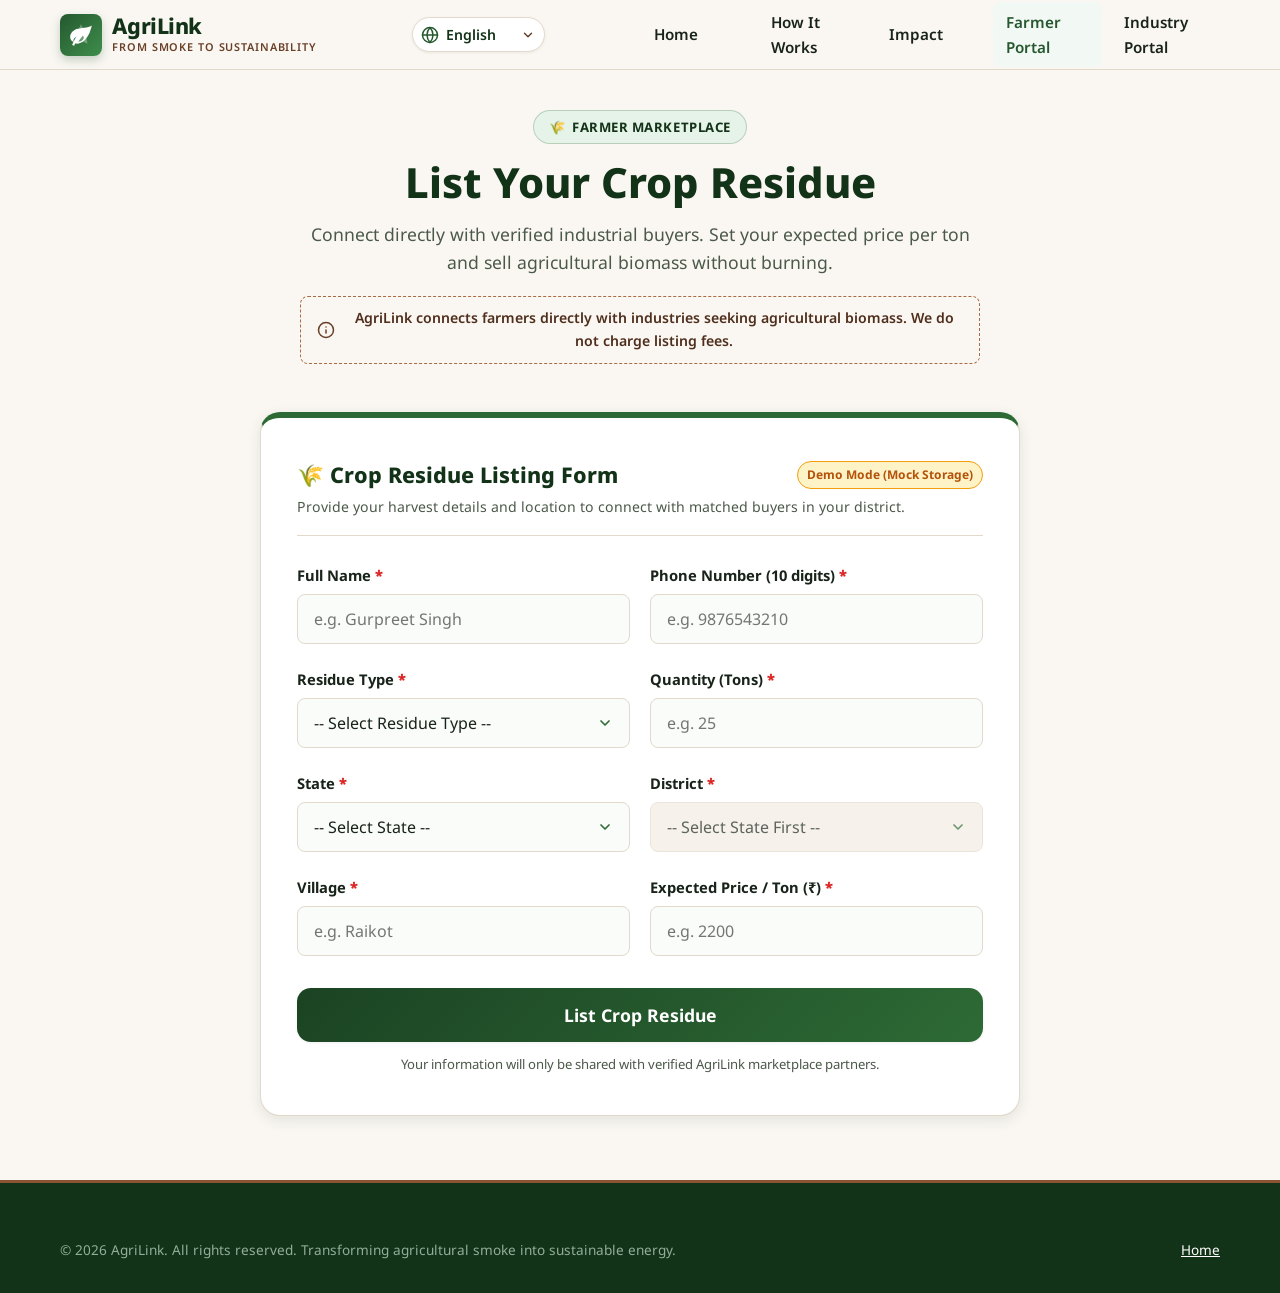
==== farmer.html @ 8e5a5314 "Farmer and industry forms with mock mode" ====
<!DOCTYPE html>
<html lang="en">
<head>
  <meta charset="UTF-8">
  <meta name="viewport" content="width=device-width, initial-scale=1.0">
  <meta name="description" content="AgriLink Farmer Portal - List your crop residue and connect directly with verified industrial buyers.">
  <meta name="theme-color" content="#1B4323">
  <title>Farmer Portal - List Crop Residue | AgriLink</title>

  <!-- Google Fonts: Multi-Script Noto Sans Stack -->
  <link rel="preconnect" href="https://fonts.googleapis.com">
  <link rel="preconnect" href="https://fonts.gstatic.com" crossorigin>
  <link href="https://fonts.googleapis.com/css2?family=Noto+Sans:ital,wght@0,400;0,500;0,600;0,700;0,800;1,400&family=Noto+Sans+Devanagari:wght@400;500;600;700;800&family=Noto+Sans+Kannada:wght@400;500;600;700;800&family=Noto+Sans+Malayalam:wght@400;500;600;700;800&family=Noto+Sans+Tamil:wght@400;500;600;700;800&family=Noto+Sans+Telugu:wght@400;500;600;700;800&display=swap" rel="stylesheet">

  <!-- Core Stylesheet -->
  <link rel="stylesheet" href="css/style.css">
</head>
<body>

  <!-- Site Header -->
  <header class="site-header" role="banner">
    <div class="navbar-container">
      <a href="index.html" class="brand-link" aria-label="AgriLink Home">
        <div class="brand-icon">
          <svg viewBox="0 0 24 24" aria-hidden="true">
            <path d="M12 2L15 8L21 9L17 14L18 20L12 17L6 20L7 14L3 9L9 8L12 2Z" opacity="0.3"></path>
            <path d="M17 8C8 10 5.9 16.17 3.82 21.34L5.71 22l1-2.3A4.49 4.49 0 0 0 8 20C19 20 22 3 22 3c-1 2-8 2.25-13 3.25S2 11.5 2 13.5a5.52 5.52 0 0 0 3 4.88V17c0-2.5 4.5-5 7-5 1.5 0 2.5 1 2.5 2.5 0 2-2.5 3.5-5 3.5"></path>
          </svg>
        </div>
        <div class="brand-text-group">
          <span class="brand-title" data-i18n="nav.brand">AgriLink</span>
          <span class="brand-subtitle" data-i18n="nav.tagline_short">From Smoke to Sustainability</span>
        </div>
      </a>

      <!-- Header Actions -->
      <div class="header-actions">
        <div class="lang-selector-wrap" title="Change Language">
          <svg class="lang-icon" viewBox="0 0 24 24" fill="none" stroke="currentColor" stroke-width="2" stroke-linecap="round" stroke-linejoin="round" aria-hidden="true">
            <circle cx="12" cy="12" r="10"></circle>
            <line x1="2" y1="12" x2="22" y2="12"></line>
            <path d="M12 2a15.3 15.3 0 0 1 4 10 15.3 15.3 0 0 1-4 10 15.3 15.3 0 0 1-4-10 15.3 15.3 0 0 1 4-10z"></path>
          </svg>
          <select id="lang-select" class="lang-select" aria-label="Select Language" data-i18n-aria-label="nav.select_lang">
            <option value="en">English</option>
            <option value="hi">हिन्दी</option>
            <option value="te">తెలుగు</option>
            <option value="kn">ಕನ್ನಡ</option>
            <option value="ta">தமிழ்</option>
            <option value="ml">മലയാളം</option>
          </select>
          <svg class="lang-chevron" viewBox="0 0 24 24" fill="none" stroke="currentColor" stroke-width="2.5" stroke-linecap="round" stroke-linejoin="round" aria-hidden="true">
            <polyline points="6 9 12 15 18 9"></polyline>
          </svg>
        </div>

        <button class="nav-toggle" aria-label="Toggle navigation menu" aria-expanded="false" aria-controls="primary-nav">
          <span class="bar"></span>
          <span class="bar"></span>
          <span class="bar"></span>
        </button>
      </div>

      <div class="nav-overlay" aria-hidden="true"></div>

      <!-- Navigation Menu -->
      <nav id="primary-nav" class="nav-menu" role="navigation" aria-label="Main menu">
        <ul class="nav-list">
          <li class="nav-item">
            <a href="index.html" class="nav-link" data-i18n="nav.home">Home</a>
          </li>
          <li class="nav-item">
            <a href="index.html#how-it-works" class="nav-link" data-i18n="nav.how_it_works">How It Works</a>
          </li>
          <li class="nav-item">
            <a href="index.html#impact" class="nav-link" data-i18n="nav.impact">Impact</a>
          </li>
          <li class="nav-item">
            <a href="farmer.html" class="nav-link nav-link-portal active" data-i18n="nav.farmer_portal">Farmer Portal</a>
          </li>
          <li class="nav-item">
            <a href="industry.html" class="nav-link nav-link-portal" data-i18n="nav.industry_portal">Industry Portal</a>
          </li>
        </ul>
      </nav>
    </div>
  </header>

  <!-- Main Farmer Form Page -->
  <main class="container">
    
    <!-- Page Header -->
    <div class="portal-page-header">
      <div class="portal-hero-badge farmer">
        <span>🌾</span>
        <span data-i18n="farmer_page.badge">Farmer Marketplace</span>
      </div>
      <h1 class="portal-page-title" data-i18n="farmer_page.title">List Your Crop Residue</h1>
      <p class="portal-page-desc" data-i18n="farmer_page.subtitle">
        Connect directly with verified industrial buyers. Set your expected price per ton and sell agricultural biomass without burning.
      </p>

      <!-- Accurate Mission Statement (No false claims) -->
      <div class="portal-notice-banner">
        <svg viewBox="0 0 24 24" fill="none" stroke="currentColor" stroke-width="2" stroke-linecap="round" stroke-linejoin="round" aria-hidden="true">
          <circle cx="12" cy="12" r="10"></circle>
          <line x1="12" y1="16" x2="12" y2="12"></line>
          <line x1="12" y1="8" x2="12.01" y2="8"></line>
        </svg>
        <span data-i18n="farmer_page.notice">
          AgriLink connects farmers directly with industries seeking agricultural biomass. We do not charge listing fees.
        </span>
      </div>
    </div>

    <!-- Farmer Form Card -->
    <div class="form-card farmer-card">
      <div class="form-card-header">
        <div style="display: flex; align-items: center; justify-content: space-between; flex-wrap: wrap; gap: 0.5rem;">
          <h2 class="form-card-title" data-i18n="farmer_page.card_title">🌾 Crop Residue Listing Form</h2>
          <span class="mock-badge" data-i18n="mock.badge">Demo Mode (Mock Storage)</span>
        </div>
        <p class="form-card-subtitle" data-i18n="farmer_page.card_sub">
          Provide your harvest details and location to connect with matched buyers in your district.
        </p>
      </div>

      <!-- Live Feedback Alert Container -->
      <div id="farmer-alert" class="form-alert" role="alert" aria-live="polite"></div>

      <!-- The Real Form -->
      <form id="farmer-form" novalidate>
        <div class="form-grid">
          
          <!-- Full Name -->
          <div class="form-group">
            <label for="farmer-name" class="form-label">
              <span data-i18n="form.name">Full Name</span>
              <span class="req">*</span>
            </label>
            <input 
              type="text" 
              id="farmer-name" 
              class="form-control" 
              placeholder="e.g. Gurpreet Singh" 
              data-i18n-placeholder="placeholder.name" 
              required
              autocomplete="name"
            >
            <span id="error-farmer-name" class="field-error" role="alert"></span>
          </div>

          <!-- Contact Phone (10 digits) -->
          <div class="form-group">
            <label for="farmer-phone" class="form-label">
              <span data-i18n="form.phone">Phone Number (10 digits)</span>
              <span class="req">*</span>
            </label>
            <input 
              type="tel" 
              id="farmer-phone" 
              class="form-control" 
              placeholder="e.g. 9876543210" 
              data-i18n-placeholder="placeholder.phone" 
              pattern="[6-9][0-9]{9}" 
              maxlength="10" 
              inputmode="numeric" 
              required
              autocomplete="tel"
            >
            <span id="error-farmer-phone" class="field-error" role="alert"></span>
          </div>

          <!-- Residue Type Dropdown -->
          <div class="form-group">
            <label for="farmer-residue" class="form-label">
              <span data-i18n="form.residue_type">Residue Type</span>
              <span class="req">*</span>
            </label>
            <select id="farmer-residue" class="form-control" required>
              <option value="" data-i18n="residue.select">-- Select Residue Type --</option>
              <option value="paddy_straw" data-i18n="residue.paddy_straw">Paddy Straw</option>
              <option value="wheat_straw" data-i18n="residue.wheat_straw">Wheat Straw</option>
              <option value="sugarcane_bagasse" data-i18n="residue.sugarcane_bagasse">Sugarcane Bagasse</option>
              <option value="maize_stalk" data-i18n="residue.maize_stalk">Maize Stalk</option>
              <option value="cotton_stalk" data-i18n="residue.cotton_stalk">Cotton Stalk</option>
            </select>
            <span id="error-farmer-residue" class="field-error" role="alert"></span>
          </div>

          <!-- Quantity in Tons -->
          <div class="form-group">
            <label for="farmer-qty" class="form-label">
              <span data-i18n="form.quantity_tons">Quantity (Tons)</span>
              <span class="req">*</span>
            </label>
            <input 
              type="number" 
              id="farmer-qty" 
              class="form-control" 
              placeholder="e.g. 25" 
              data-i18n-placeholder="placeholder.quantity" 
              min="0.1" 
              step="any" 
              required
            >
            <span id="error-farmer-qty" class="field-error" role="alert"></span>
          </div>

          <!-- State Dropdown -->
          <div class="form-group">
            <label for="farmer-state" class="form-label">
              <span data-i18n="form.state">State</span>
              <span class="req">*</span>
            </label>
            <select id="farmer-state" class="form-control" required>
              <option value="" data-i18n="state.select">-- Select State --</option>
            </select>
            <span id="error-farmer-state" class="field-error" role="alert"></span>
          </div>

          <!-- District Dropdown -->
          <div class="form-group">
            <label for="farmer-district" class="form-label">
              <span data-i18n="form.district">District</span>
              <span class="req">*</span>
            </label>
            <select id="farmer-district" class="form-control" disabled required>
              <option value="" data-i18n="district.select_state_first">-- Select State First --</option>
            </select>
            <span id="error-farmer-district" class="field-error" role="alert"></span>
          </div>

          <!-- Village (Free Text) -->
          <div class="form-group">
            <label for="farmer-village" class="form-label">
              <span data-i18n="form.village">Village</span>
              <span class="req">*</span>
            </label>
            <input 
              type="text" 
              id="farmer-village" 
              class="form-control" 
              placeholder="e.g. Raikot" 
              data-i18n-placeholder="placeholder.village" 
              required
            >
            <span id="error-farmer-village" class="field-error" role="alert"></span>
          </div>

          <!-- Expected Price per Ton in Rupees -->
          <div class="form-group">
            <label for="farmer-price" class="form-label">
              <span data-i18n="form.expected_price">Expected Price / Ton (₹)</span>
              <span class="req">*</span>
            </label>
            <input 
              type="number" 
              id="farmer-price" 
              class="form-control" 
              placeholder="e.g. 2200" 
              data-i18n-placeholder="placeholder.expected_price" 
              min="1" 
              step="any" 
              required
            >
            <span id="error-farmer-price" class="field-error" role="alert"></span>
          </div>

        </div>

        <!-- Submit Actions -->
        <div class="form-actions">
          <button type="submit" id="farmer-submit-btn" class="btn-submit farmer">
            <span class="btn-spinner" aria-hidden="true"></span>
            <span class="btn-text" data-i18n="form.submit_farmer">List Crop Residue</span>
          </button>
          <p class="form-footer-note" data-i18n="form.footer_note">
            Your information will only be shared with verified AgriLink marketplace partners.
          </p>
        </div>
      </form>
    </div>

  </main>

  <!-- Site Footer -->
  <footer class="site-footer" role="contentinfo">
    <div class="container">
      <div class="footer-bottom" style="border: none; padding-top: 0;">
        <p>&copy; 2026 AgriLink. <span data-i18n="footer.rights">All rights reserved. Transforming agricultural smoke into sustainable energy.</span></p>
        <p><a href="index.html" style="color: #fff; text-decoration: underline;" data-i18n="nav.home">Home</a></p>
      </div>
    </div>
  </footer>

  <!-- Scripts -->
  <script src="js/i18n.js"></script>
  <script src="js/api.js"></script>
  <script src="js/main.js"></script>
</body>
</html>
---- css/style.css ----
/* ==========================================================================
   AgriLink - Mobile-First Design System
   Palette: Forest Greens & Rich Earth Tones
   Typography: Google Noto Sans (Multi-Script: Devanagari, Telugu, Kannada, Tamil, Malayalam)
   ========================================================================== */

/* --------------------------------------------------------------------------
   1. CSS Custom Properties / Design Tokens
   -------------------------------------------------------------------------- */
:root {
  /* Green Spectrum */
  --green-900: #133319;
  --green-800: #1B4323;
  --green-700: #25582F;
  --green-600: #2D6A35;
  --green-500: #3E8E4C;
  --green-400: #5DB16C;
  --green-100: #E6F3E8;
  --green-50:  #F2F8F3;

  /* Earth & Harvest Tones */
  --earth-900: #382013;
  --earth-800: #4E2E1C;
  --earth-700: #683F27;
  --earth-600: #885434;
  --earth-500: #A86B43;
  --earth-200: #EADBCE;
  --earth-100: #F4ECE4;
  --earth-50:  #FAF6F1;

  /* Harvest Amber & Sun */
  --amber-700: #B45309;
  --amber-600: #D97706;
  --amber-500: #F59E0B;
  --amber-100: #FEF3C7;
  --amber-50:  #FFFBEB;

  /* Base Neutral & Surfaces */
  --bg-page: #FAF7F2;
  --bg-surface: #FFFFFF;
  --bg-surface-elevated: #FFFFFF;
  --bg-surface-alt: #F3EDE3;
  --text-main: #182319;
  --text-muted: #4B5949;
  --text-inverse: #FFFFFF;
  --border-light: #E2D9CC;
  --border-accent: #2D6A35;

  /* Typography Stack */
  --font-family-base: 'Noto Sans', 'Noto Sans Devanagari', 'Noto Sans Telugu', 
                      'Noto Sans Kannada', 'Noto Sans Tamil', 'Noto Sans Malayalam', 
                      -apple-system, BlinkMacSystemFont, 'Segoe UI', Roboto, sans-serif;

  /* Elevations & Shadows */
  --shadow-sm: 0 1px 3px rgba(33, 49, 34, 0.08);
  --shadow-md: 0 4px 14px rgba(33, 49, 34, 0.10);
  --shadow-lg: 0 10px 28px rgba(33, 49, 34, 0.12);
  --shadow-farmer: 0 8px 24px rgba(45, 106, 53, 0.28);
  --shadow-industry: 0 8px 24px rgba(180, 83, 9, 0.26);

  /* Layout & Transitions */
  --radius-sm: 8px;
  --radius-md: 14px;
  --radius-lg: 20px;
  --radius-pill: 9999px;
  --nav-height: 70px;
  --transition-fast: 0.2s cubic-bezier(0.4, 0, 0.2, 1);
  --transition-smooth: 0.3s cubic-bezier(0.16, 1, 0.3, 1);
}

/* --------------------------------------------------------------------------
   2. Reset & Base Styles
   -------------------------------------------------------------------------- */
*, *::before, *::after {
  box-sizing: border-box;
  margin: 0;
  padding: 0;
}

html {
  font-size: 16px;
  scroll-behavior: smooth;
  -webkit-text-size-adjust: 100%;
}

body {
  font-family: var(--font-family-base);
  background-color: var(--bg-page);
  color: var(--text-main);
  line-height: 1.6;
  min-height: 100vh;
  display: flex;
  flex-direction: column;
  overflow-x: hidden;
}

img, svg {
  display: block;
  max-width: 100%;
}

a {
  color: inherit;
  text-decoration: none;
}

button, select {
  font-family: inherit;
  font-size: inherit;
}

.container {
  width: 100%;
  max-width: 1200px;
  margin: 0 auto;
  padding: 0 1.25rem;
}

/* --------------------------------------------------------------------------
   3. Header & Navigation (Mobile-First)
   -------------------------------------------------------------------------- */
.site-header {
  position: sticky;
  top: 0;
  z-index: 1000;
  background-color: rgba(250, 247, 242, 0.95);
  backdrop-filter: blur(10px);
  -webkit-backdrop-filter: blur(10px);
  border-bottom: 1px solid var(--border-light);
  height: var(--nav-height);
  display: flex;
  align-items: center;
  transition: box-shadow var(--transition-fast);
}

.site-header.scrolled {
  box-shadow: var(--shadow-sm);
}

.navbar-container {
  display: flex;
  align-items: center;
  justify-content: space-between;
  width: 100%;
  max-width: 1200px;
  margin: 0 auto;
  padding: 0 1.25rem;
}

/* Brand Logo */
.brand-link {
  display: flex;
  align-items: center;
  gap: 0.65rem;
  z-index: 1010;
}

.brand-icon {
  width: 42px;
  height: 42px;
  border-radius: var(--radius-sm);
  background: linear-gradient(135deg, var(--green-700), var(--green-500));
  display: flex;
  align-items: center;
  justify-content: center;
  color: #fff;
  box-shadow: 0 4px 10px rgba(37, 88, 47, 0.25);
  flex-shrink: 0;
}

.brand-icon svg {
  width: 26px;
  height: 26px;
  fill: currentColor;
}

.brand-text-group {
  display: flex;
  flex-direction: column;
}

.brand-title {
  font-size: 1.35rem;
  font-weight: 800;
  color: var(--green-900);
  line-height: 1.1;
  letter-spacing: -0.02em;
}

.brand-subtitle {
  font-size: 0.68rem;
  text-transform: uppercase;
  letter-spacing: 0.08em;
  color: var(--earth-700);
  font-weight: 600;
}

/* Nav Actions (Language Dropdown & Burger) */
.header-actions {
  display: flex;
  align-items: center;
  gap: 0.65rem;
}

/* Language Selector Dropdown */
.lang-selector-wrap {
  position: relative;
  display: inline-flex;
  align-items: center;
  background-color: var(--bg-surface);
  border: 1.5px solid var(--border-light);
  border-radius: var(--radius-pill);
  padding: 0 0.6rem 0 0.5rem;
  transition: all var(--transition-fast);
  box-shadow: var(--shadow-sm);
}

.lang-selector-wrap:hover,
.lang-selector-wrap:focus-within {
  border-color: var(--green-600);
  box-shadow: 0 0 0 3px rgba(45, 106, 53, 0.15);
}

.lang-icon {
  width: 18px;
  height: 18px;
  color: var(--green-700);
  pointer-events: none;
  flex-shrink: 0;
}

.lang-select {
  appearance: none;
  -webkit-appearance: none;
  background: transparent;
  border: none;
  padding: 0.45rem 1.4rem 0.45rem 0.4rem;
  font-size: 0.88rem;
  font-weight: 600;
  color: var(--green-900);
  cursor: pointer;
  outline: none;
}

.lang-chevron {
  position: absolute;
  right: 0.55rem;
  width: 14px;
  height: 14px;
  pointer-events: none;
  color: var(--earth-700);
}

/* Hamburger Toggle Button */
.nav-toggle {
  display: flex;
  flex-direction: column;
  justify-content: center;
  align-items: center;
  gap: 5px;
  width: 42px;
  height: 42px;
  background: var(--bg-surface);
  border: 1.5px solid var(--border-light);
  border-radius: var(--radius-sm);
  cursor: pointer;
  padding: 8px;
  z-index: 1010;
  transition: all var(--transition-fast);
}

.nav-toggle:hover {
  background-color: var(--earth-100);
  border-color: var(--earth-500);
}

.nav-toggle .bar {
  width: 22px;
  height: 2.5px;
  background-color: var(--green-900);
  border-radius: 2px;
  transition: transform var(--transition-fast), opacity var(--transition-fast);
}

.nav-toggle.open .bar:nth-child(1) {
  transform: translateY(7.5px) rotate(45deg);
}

.nav-toggle.open .bar:nth-child(2) {
  opacity: 0;
}

.nav-toggle.open .bar:nth-child(3) {
  transform: translateY(-7.5px) rotate(-45deg);
}

/* Nav Menu (Mobile Drawer) */
.nav-menu {
  position: fixed;
  top: 0;
  right: -100%;
  width: 82%;
  max-width: 340px;
  height: 100vh;
  background-color: var(--bg-surface);
  box-shadow: -6px 0 24px rgba(0, 0, 0, 0.15);
  display: flex;
  flex-direction: column;
  padding: 5.5rem 1.75rem 2rem;
  transition: right var(--transition-smooth);
  z-index: 1005;
  overflow-y: auto;
}

.nav-menu.open {
  right: 0;
}

.nav-overlay {
  position: fixed;
  top: 0;
  left: 0;
  width: 100vw;
  height: 100vh;
  background: rgba(19, 51, 25, 0.45);
  backdrop-filter: blur(2px);
  z-index: 1002;
  opacity: 0;
  pointer-events: none;
  transition: opacity var(--transition-fast);
}

.nav-overlay.open {
  opacity: 1;
  pointer-events: auto;
}

.nav-list {
  list-style: none;
  display: flex;
  flex-direction: column;
  gap: 0.5rem;
}

.nav-item {
  width: 100%;
}

.nav-link {
  display: flex;
  align-items: center;
  padding: 0.85rem 1rem;
  font-size: 1.05rem;
  font-weight: 600;
  color: var(--text-main);
  border-radius: var(--radius-sm);
  transition: background-color var(--transition-fast), color var(--transition-fast);
}

.nav-link:hover,
.nav-link.active {
  background-color: var(--green-50);
  color: var(--green-700);
}

.nav-link-portal {
  margin-top: 0.5rem;
  border: 1px dashed var(--border-light);
}

/* --------------------------------------------------------------------------
   4. Hero Section
   -------------------------------------------------------------------------- */
.hero-section {
  position: relative;
  padding: 2.75rem 0 4rem;
  overflow: hidden;
  background: radial-gradient(circle at 10% 20%, rgba(230, 243, 232, 0.7) 0%, transparent 60%),
              radial-gradient(circle at 90% 80%, rgba(254, 243, 199, 0.5) 0%, transparent 50%),
              var(--bg-page);
}

.hero-section::before {
  content: "";
  position: absolute;
  top: -80px;
  right: -80px;
  width: 280px;
  height: 280px;
  border-radius: 50%;
  background: rgba(93, 177, 108, 0.12);
  filter: blur(50px);
  pointer-events: none;
}

.hero-content {
  display: flex;
  flex-direction: column;
  align-items: center;
  text-align: center;
}

/* Badge */
.hero-badge {
  display: inline-flex;
  align-items: center;
  gap: 0.5rem;
  padding: 0.35rem 0.95rem;
  background-color: var(--green-100);
  color: var(--green-800);
  border: 1px solid rgba(45, 106, 53, 0.25);
  border-radius: var(--radius-pill);
  font-size: 0.82rem;
  font-weight: 700;
  letter-spacing: 0.02em;
  margin-bottom: 1.25rem;
  box-shadow: 0 2px 6px rgba(45, 106, 53, 0.08);
}

.badge-pulse {
  width: 8px;
  height: 8px;
  background-color: var(--green-600);
  border-radius: 50%;
  display: inline-block;
  box-shadow: 0 0 0 0 rgba(45, 106, 53, 0.7);
  animation: pulse-green 2s infinite;
}

@keyframes pulse-green {
  0% { transform: scale(0.95); box-shadow: 0 0 0 0 rgba(45, 106, 53, 0.6); }
  70% { transform: scale(1); box-shadow: 0 0 0 8px rgba(45, 106, 53, 0); }
  100% { transform: scale(0.95); box-shadow: 0 0 0 0 rgba(45, 106, 53, 0); }
}

/* Hero Typography */
.hero-title {
  font-size: clamp(2.3rem, 7vw, 3.8rem);
  font-weight: 800;
  line-height: 1.1;
  color: var(--green-900);
  margin-bottom: 0.75rem;
  letter-spacing: -0.03em;
}

.hero-tagline-wrap {
  margin-bottom: 1.25rem;
}

.hero-tagline {
  font-size: clamp(1.4rem, 4.5vw, 2.2rem);
  font-weight: 800;
  background: linear-gradient(120deg, var(--earth-800), var(--green-700), var(--amber-700));
  -webkit-background-clip: text;
  -webkit-text-fill-color: transparent;
  line-height: 1.25;
}

.hero-description {
  font-size: clamp(1rem, 2.8vw, 1.18rem);
  color: var(--text-muted);
  max-width: 680px;
  margin: 0 auto 2.5rem;
  line-height: 1.65;
}

/* --------------------------------------------------------------------------
   5. Dual Large Action Buttons (Farmer & Industry)
   -------------------------------------------------------------------------- */
.hero-actions {
  width: 100%;
  display: grid;
  grid-template-columns: 1fr;
  gap: 1.25rem;
  margin-bottom: 2.5rem;
}

.btn-portal {
  position: relative;
  display: flex;
  align-items: center;
  justify-content: flex-start;
  gap: 1.1rem;
  padding: 1.25rem 1.4rem;
  border-radius: var(--radius-lg);
  color: #ffffff;
  min-height: 90px;
  text-align: left;
  transition: transform var(--transition-fast), box-shadow var(--transition-fast), filter var(--transition-fast);
  cursor: pointer;
  overflow: hidden;
  user-select: none;
  -webkit-tap-highlight-color: transparent;
}

.btn-portal:active {
  transform: scale(0.98);
}

/* Farmer Button Styling */
.btn-farmer {
  background: linear-gradient(135deg, var(--green-800) 0%, var(--green-600) 65%, var(--green-500) 100%);
  border: 2px solid rgba(255, 255, 255, 0.2);
  box-shadow: var(--shadow-farmer);
}

.btn-farmer:hover {
  transform: translateY(-3px);
  box-shadow: 0 12px 30px rgba(37, 88, 47, 0.38);
  filter: brightness(1.04);
}

.btn-farmer::after {
  content: "";
  position: absolute;
  top: 0;
  right: 0;
  width: 120px;
  height: 100%;
  background: radial-gradient(circle at 100% 50%, rgba(255, 255, 255, 0.15), transparent 70%);
  pointer-events: none;
}

/* Industry Button Styling */
.btn-industry {
  background: linear-gradient(135deg, var(--earth-800) 0%, var(--earth-700) 40%, var(--amber-700) 100%);
  border: 2px solid rgba(255, 255, 255, 0.2);
  box-shadow: var(--shadow-industry);
}

.btn-industry:hover {
  transform: translateY(-3px);
  box-shadow: 0 12px 30px rgba(180, 83, 9, 0.36);
  filter: brightness(1.04);
}

.btn-industry::after {
  content: "";
  position: absolute;
  top: 0;
  right: 0;
  width: 120px;
  height: 100%;
  background: radial-gradient(circle at 100% 50%, rgba(255, 255, 255, 0.15), transparent 70%);
  pointer-events: none;
}

/* Portal Button Inner Layout */
.btn-portal-icon {
  width: 52px;
  height: 52px;
  border-radius: var(--radius-md);
  background-color: rgba(255, 255, 255, 0.18);
  backdrop-filter: blur(4px);
  display: flex;
  align-items: center;
  justify-content: center;
  flex-shrink: 0;
  color: #fff;
  border: 1px solid rgba(255, 255, 255, 0.25);
}

.btn-portal-icon svg {
  width: 30px;
  height: 30px;
  fill: currentColor;
}

.btn-portal-text {
  display: flex;
  flex-direction: column;
  flex-grow: 1;
}

.btn-portal-tag {
  font-size: 0.76rem;
  font-weight: 700;
  text-transform: uppercase;
  letter-spacing: 0.08em;
  opacity: 0.88;
  margin-bottom: 2px;
}

.btn-portal-title {
  font-size: 1.25rem;
  font-weight: 800;
  line-height: 1.2;
}

.btn-portal-sub {
  font-size: 0.85rem;
  opacity: 0.92;
  margin-top: 3px;
  font-weight: 500;
}

.btn-portal-arrow {
  width: 28px;
  height: 28px;
  display: flex;
  align-items: center;
  justify-content: center;
  color: rgba(255, 255, 255, 0.7);
  transition: transform var(--transition-fast), color var(--transition-fast);
  flex-shrink: 0;
}

.btn-portal:hover .btn-portal-arrow {
  transform: translateX(4px);
  color: #fff;
}

/* Quick Trust Indicators below hero */
.hero-trust-bar {
  display: flex;
  flex-wrap: wrap;
  align-items: center;
  justify-content: center;
  gap: 1rem 1.75rem;
  padding-top: 0.5rem;
  color: var(--earth-700);
  font-size: 0.85rem;
  font-weight: 600;
}

.trust-item {
  display: flex;
  align-items: center;
  gap: 0.45rem;
}

.trust-item svg {
  width: 18px;
  height: 18px;
  color: var(--green-600);
  flex-shrink: 0;
}

/* --------------------------------------------------------------------------
   6. Key Metrics / Live Impact Counters
   -------------------------------------------------------------------------- */
.metrics-section {
  padding: 3rem 0;
  background-color: var(--bg-surface-alt);
  border-top: 1px solid var(--border-light);
  border-bottom: 1px solid var(--border-light);
}

.metrics-grid {
  display: grid;
  grid-template-columns: 1fr;
  gap: 1.25rem;
}

.metric-card {
  background-color: var(--bg-surface);
  border: 1px solid var(--border-light);
  border-radius: var(--radius-md);
  padding: 1.5rem;
  text-align: center;
  box-shadow: var(--shadow-sm);
  transition: transform var(--transition-fast);
}

.metric-card:hover {
  transform: translateY(-2px);
}

.metric-value {
  font-size: 2.2rem;
  font-weight: 800;
  color: var(--green-800);
  line-height: 1.1;
  margin-bottom: 0.35rem;
}

.metric-value.amber {
  color: var(--amber-700);
}

.metric-value.earth {
  color: var(--earth-700);
}

.metric-label {
  font-size: 0.95rem;
  font-weight: 700;
  color: var(--text-main);
  margin-bottom: 0.25rem;
}

.metric-sub {
  font-size: 0.8rem;
  color: var(--text-muted);
}

/* --------------------------------------------------------------------------
   7. How It Works (Circular Solution)
   -------------------------------------------------------------------------- */
.workflow-section {
  padding: 4rem 0;
  background-color: var(--bg-page);
}

.section-header {
  text-align: center;
  max-width: 650px;
  margin: 0 auto 2.5rem;
}

.section-tag {
  display: inline-block;
  font-size: 0.8rem;
  font-weight: 700;
  text-transform: uppercase;
  letter-spacing: 0.08em;
  color: var(--green-700);
  background-color: var(--green-100);
  padding: 0.25rem 0.8rem;
  border-radius: var(--radius-pill);
  margin-bottom: 0.65rem;
}

.section-title {
  font-size: clamp(1.6rem, 4vw, 2.4rem);
  font-weight: 800;
  color: var(--green-900);
  line-height: 1.2;
  margin-bottom: 0.75rem;
}

.section-desc {
  font-size: 1rem;
  color: var(--text-muted);
}

.workflow-grid {
  display: grid;
  grid-template-columns: 1fr;
  gap: 1.5rem;
}

.workflow-card {
  background-color: var(--bg-surface);
  border: 1px solid var(--border-light);
  border-radius: var(--radius-lg);
  padding: 1.75rem 1.5rem;
  position: relative;
  box-shadow: var(--shadow-sm);
  display: flex;
  flex-direction: column;
  gap: 1rem;
}

.workflow-card-step {
  position: absolute;
  top: 1.25rem;
  right: 1.25rem;
  font-size: 2rem;
  font-weight: 900;
  color: rgba(45, 106, 53, 0.12);
  line-height: 1;
}

.workflow-icon {
  width: 52px;
  height: 52px;
  border-radius: var(--radius-md);
  background-color: var(--green-100);
  color: var(--green-700);
  display: flex;
  align-items: center;
  justify-content: center;
}

.workflow-icon svg {
  width: 28px;
  height: 28px;
}

.workflow-card:nth-child(2) .workflow-icon {
  background-color: var(--earth-100);
  color: var(--earth-700);
}

.workflow-card:nth-child(3) .workflow-icon {
  background-color: var(--amber-100);
  color: var(--amber-700);
}

.workflow-card-title {
  font-size: 1.2rem;
  font-weight: 700;
  color: var(--green-900);
}

.workflow-card-desc {
  font-size: 0.92rem;
  color: var(--text-muted);
  line-height: 1.55;
}

/* --------------------------------------------------------------------------
   8. Dual Portal Highlights (Farmer & Industry Feature Previews)
   -------------------------------------------------------------------------- */
.portals-section {
  padding: 3.5rem 0 5rem;
  background: linear-gradient(180deg, var(--bg-page) 0%, var(--bg-surface-alt) 100%);
}

.portals-grid {
  display: grid;
  grid-template-columns: 1fr;
  gap: 2rem;
}

.portal-box {
  background-color: var(--bg-surface);
  border-radius: var(--radius-lg);
  padding: 2rem 1.75rem;
  box-shadow: var(--shadow-md);
  display: flex;
  flex-direction: column;
  justify-content: space-between;
  border-top: 6px solid var(--green-600);
}

.portal-box.industry-box {
  border-top-color: var(--amber-600);
}

.portal-box-header {
  margin-bottom: 1.5rem;
}

.portal-badge {
  display: inline-block;
  font-size: 0.75rem;
  font-weight: 700;
  text-transform: uppercase;
  padding: 0.25rem 0.65rem;
  border-radius: var(--radius-pill);
  margin-bottom: 0.75rem;
}

.portal-box.farmer-box .portal-badge {
  background-color: var(--green-100);
  color: var(--green-800);
}

.portal-box.industry-box .portal-badge {
  background-color: var(--amber-100);
  color: var(--amber-700);
}

.portal-box-title {
  font-size: 1.45rem;
  font-weight: 800;
  color: var(--text-main);
  margin-bottom: 0.5rem;
}

.portal-box-desc {
  font-size: 0.95rem;
  color: var(--text-muted);
  line-height: 1.55;
}

.portal-features-list {
  list-style: none;
  display: flex;
  flex-direction: column;
  gap: 0.85rem;
  margin-bottom: 2rem;
}

.portal-feature-item {
  display: flex;
  align-items: flex-start;
  gap: 0.75rem;
  font-size: 0.92rem;
  color: var(--text-main);
}

.feature-check {
  width: 20px;
  height: 20px;
  border-radius: 50%;
  background-color: var(--green-100);
  color: var(--green-700);
  display: flex;
  align-items: center;
  justify-content: center;
  flex-shrink: 0;
  margin-top: 2px;
}

.feature-check svg {
  width: 12px;
  height: 12px;
  stroke-width: 3;
}

.portal-box.industry-box .feature-check {
  background-color: var(--amber-100);
  color: var(--amber-700);
}

.portal-box-cta {
  width: 100%;
  display: inline-flex;
  align-items: center;
  justify-content: center;
  gap: 0.5rem;
  padding: 0.95rem 1.5rem;
  border-radius: var(--radius-md);
  font-weight: 700;
  font-size: 1rem;
  transition: all var(--transition-fast);
}

.farmer-box .portal-box-cta {
  background-color: var(--green-700);
  color: #fff;
}

.farmer-box .portal-box-cta:hover {
  background-color: var(--green-800);
  transform: translateY(-2px);
}

.industry-box .portal-box-cta {
  background-color: var(--earth-800);
  color: #fff;
}

.industry-box .portal-box-cta:hover {
  background-color: var(--earth-900);
  transform: translateY(-2px);
}

/* --------------------------------------------------------------------------
   9. Footer
   -------------------------------------------------------------------------- */
.site-footer {
  margin-top: auto;
  background-color: var(--green-900);
  color: #E2ECE3;
  padding: 3.5rem 0 2rem;
  border-top: 3px solid var(--earth-600);
}

.footer-top {
  display: grid;
  grid-template-columns: 1fr;
  gap: 2.25rem;
  margin-bottom: 3rem;
}

.footer-brand .brand-title {
  color: #ffffff;
}

.footer-brand .brand-subtitle {
  color: var(--amber-500);
}

.footer-mission {
  font-size: 0.92rem;
  color: #B5CEB8;
  margin-top: 0.85rem;
  line-height: 1.6;
  max-width: 380px;
}

.footer-col-title {
  font-size: 1.05rem;
  font-weight: 700;
  color: #ffffff;
  margin-bottom: 1rem;
}

.footer-links {
  list-style: none;
  display: flex;
  flex-direction: column;
  gap: 0.65rem;
}

.footer-links a {
  color: #B5CEB8;
  font-size: 0.92rem;
  transition: color var(--transition-fast);
}

.footer-links a:hover {
  color: #ffffff;
  text-decoration: underline;
}

.footer-bottom {
  padding-top: 1.5rem;
  border-top: 1px solid rgba(255, 255, 255, 0.12);
  display: flex;
  flex-direction: column;
  align-items: center;
  text-align: center;
  gap: 0.75rem;
  font-size: 0.85rem;
  color: #92AE96;
}

/* --------------------------------------------------------------------------
   10. Form Styles & Portal Layouts (farmer.html & industry.html)
   -------------------------------------------------------------------------- */
.portal-page-header {
  padding: 2.5rem 0 1.5rem;
  text-align: center;
}

.portal-hero-badge {
  display: inline-flex;
  align-items: center;
  gap: 0.4rem;
  padding: 0.35rem 0.95rem;
  border-radius: var(--radius-pill);
  font-size: 0.82rem;
  font-weight: 700;
  margin-bottom: 0.85rem;
  letter-spacing: 0.04em;
  text-transform: uppercase;
}

.portal-hero-badge.farmer {
  background-color: var(--green-100);
  color: var(--green-900);
  border: 1px solid rgba(45, 106, 53, 0.25);
}

.portal-hero-badge.industry {
  background-color: var(--amber-100);
  color: var(--amber-700);
  border: 1px solid rgba(180, 83, 9, 0.25);
}

.portal-page-title {
  font-size: clamp(1.8rem, 5vw, 2.6rem);
  font-weight: 800;
  color: var(--green-900);
  line-height: 1.2;
  margin-bottom: 0.75rem;
}

.portal-page-desc {
  font-size: clamp(0.95rem, 2.5vw, 1.1rem);
  color: var(--text-muted);
  max-width: 680px;
  margin: 0 auto;
  line-height: 1.6;
}

.portal-notice-banner {
  display: flex;
  align-items: center;
  justify-content: center;
  gap: 0.65rem;
  max-width: 680px;
  margin: 1.25rem auto 0;
  padding: 0.65rem 1rem;
  background-color: var(--earth-50);
  border: 1px dashed var(--earth-500);
  border-radius: var(--radius-sm);
  font-size: 0.88rem;
  color: var(--earth-800);
  font-weight: 600;
}

.portal-notice-banner svg {
  width: 18px;
  height: 18px;
  flex-shrink: 0;
  color: var(--earth-700);
}

/* Form Container Card */
.form-card {
  background: var(--bg-surface);
  border: 1px solid var(--border-light);
  border-radius: var(--radius-lg);
  padding: 1.75rem 1.25rem;
  max-width: 760px;
  margin: 1.5rem auto 4rem;
  box-shadow: var(--shadow-md);
  position: relative;
  overflow: hidden;
}

.form-card.farmer-card {
  border-top: 6px solid var(--green-600);
}

.form-card.industry-card {
  border-top: 6px solid var(--amber-600);
}

.form-card-header {
  margin-bottom: 1.75rem;
  padding-bottom: 1rem;
  border-bottom: 1px solid var(--border-light);
}

.form-card-title {
  font-size: 1.35rem;
  font-weight: 800;
  color: var(--green-900);
  display: flex;
  align-items: center;
  gap: 0.5rem;
}

.form-card-subtitle {
  font-size: 0.88rem;
  color: var(--text-muted);
  margin-top: 0.25rem;
}

/* Form Grid */
.form-grid {
  display: grid;
  grid-template-columns: 1fr;
  gap: 1.25rem;
}

.form-group {
  display: flex;
  flex-direction: column;
  gap: 0.4rem;
  position: relative;
}

.form-group.full-width {
  grid-column: 1 / -1;
}

.form-label {
  font-size: 0.92rem;
  font-weight: 700;
  color: var(--text-main);
  display: flex;
  align-items: center;
  gap: 0.25rem;
}

.form-label .req {
  color: #DC2626;
  font-weight: 900;
}

.input-wrapper {
  position: relative;
  display: flex;
  align-items: center;
}

/* Form Controls (Inputs & Selects) */
.form-control {
  width: 100%;
  min-height: 50px;
  padding: 0.75rem 1rem;
  font-size: 1rem;
  font-family: inherit;
  color: var(--text-main);
  background-color: #FAFCF9;
  border: 1.5px solid var(--border-light);
  border-radius: var(--radius-sm);
  transition: border-color var(--transition-fast), box-shadow var(--transition-fast), background-color var(--transition-fast);
  outline: none;
  -webkit-appearance: none;
  appearance: none;
}

.form-control:hover {
  border-color: var(--green-500);
  background-color: #FFFFFF;
}

.form-control:focus {
  border-color: var(--green-600);
  background-color: #FFFFFF;
  box-shadow: 0 0 0 3px rgba(45, 106, 53, 0.18);
}

/* Select specific styling */
select.form-control {
  cursor: pointer;
  padding-right: 2.5rem;
  background-image: url("data:image/svg+xml,%3Csvg xmlns='http://www.w3.org/2000/svg' width='16' height='16' viewBox='0 0 24 24' fill='none' stroke='%232D6A35' stroke-width='2.5' stroke-linecap='round' stroke-linejoin='round'%3E%3Cpolyline points='6 9 12 15 18 9'%3E%3C/polyline%3E%3C/svg%3E");
  background-repeat: no-repeat;
  background-position: right 1rem center;
  background-size: 16px 16px;
}

select.form-control:disabled {
  background-color: #F3ECE2;
  cursor: not-allowed;
  opacity: 0.7;
}

/* Validation Invalid State */
.form-control.is-invalid {
  border-color: #DC2626 !important;
  background-color: #FFF5F5 !important;
  box-shadow: 0 0 0 3px rgba(220, 38, 38, 0.15) !important;
}

.field-error {
  display: none;
  font-size: 0.8rem;
  font-weight: 600;
  color: #DC2626;
  margin-top: 0.25rem;
  line-height: 1.3;
}

.field-error.active {
  display: flex;
  align-items: center;
  gap: 0.35rem;
}

/* Form Alert Banners */
.form-alert {
  padding: 1rem 1.25rem;
  border-radius: var(--radius-md);
  margin-bottom: 1.5rem;
  font-size: 0.95rem;
  font-weight: 600;
  display: none;
  align-items: flex-start;
  gap: 0.75rem;
  line-height: 1.5;
  animation: slideDown 0.3s ease;
}

@keyframes slideDown {
  from { opacity: 0; transform: translateY(-8px); }
  to { opacity: 1; transform: translateY(0); }
}

.form-alert.alert-success {
  display: flex;
  background-color: #E6F3E8;
  border: 1.5px solid #2D6A35;
  color: #133319;
}

.form-alert.alert-error {
  display: flex;
  background-color: #FEE2E2;
  border: 1.5px solid #DC2626;
  color: #991B1B;
}

.form-alert svg {
  width: 22px;
  height: 22px;
  flex-shrink: 0;
  margin-top: 1px;
}

/* Mock Mode Badge */
.mock-badge {
  display: inline-flex;
  align-items: center;
  gap: 0.35rem;
  font-size: 0.75rem;
  font-weight: 700;
  background-color: #FEF3C7;
  color: #B45309;
  border: 1px solid #F59E0B;
  padding: 0.2rem 0.55rem;
  border-radius: var(--radius-pill);
  margin-left: auto;
}

/* Submit Button & Spinner */
.form-actions {
  margin-top: 2rem;
  display: flex;
  flex-direction: column;
  gap: 0.75rem;
}

.btn-submit {
  display: inline-flex;
  align-items: center;
  justify-content: center;
  gap: 0.65rem;
  min-height: 52px;
  width: 100%;
  padding: 0.95rem 1.75rem;
  font-size: 1.05rem;
  font-weight: 700;
  color: #FFFFFF;
  border: none;
  border-radius: var(--radius-md);
  cursor: pointer;
  transition: all var(--transition-fast);
  box-shadow: var(--shadow-sm);
  user-select: none;
}

.btn-submit.farmer {
  background: linear-gradient(135deg, var(--green-800), var(--green-600));
}

.btn-submit.farmer:hover:not(:disabled) {
  background: linear-gradient(135deg, var(--green-900), var(--green-700));
  transform: translateY(-2px);
  box-shadow: var(--shadow-farmer);
}

.btn-submit.industry {
  background: linear-gradient(135deg, var(--earth-800), var(--amber-700));
}

.btn-submit.industry:hover:not(:disabled) {
  background: linear-gradient(135deg, var(--earth-900), var(--amber-800));
  transform: translateY(-2px);
  box-shadow: var(--shadow-industry);
}

.btn-submit:disabled {
  opacity: 0.65;
  cursor: not-allowed;
  transform: none !important;
}

.btn-spinner {
  display: none;
  width: 20px;
  height: 20px;
  border: 2.5px solid rgba(255, 255, 255, 0.3);
  border-top-color: #FFFFFF;
  border-radius: 50%;
  animation: spin 0.7s linear infinite;
}

.btn-submit.loading .btn-spinner {
  display: inline-block;
}

@keyframes spin {
  to { transform: rotate(360deg); }
}

.form-footer-note {
  font-size: 0.82rem;
  color: var(--text-muted);
  text-align: center;
}

@media (min-width: 640px) {
  .form-card {
    padding: 2.5rem 2.25rem;
  }

  .form-grid {
    grid-template-columns: 1fr 1fr;
    gap: 1.5rem 1.25rem;
  }

  .btn-submit {
    font-size: 1.1rem;
  }
}

/* --------------------------------------------------------------------------
   11. Responsive Breakpoints (Tablet & Desktop Enhancements)
   -------------------------------------------------------------------------- */
@media (min-width: 640px) {
  .hero-actions {
    grid-template-columns: 1fr 1fr;
  }

  .metrics-grid {
    grid-template-columns: repeat(3, 1fr);
  }

  .workflow-grid {
    grid-template-columns: repeat(3, 1fr);
  }
}

@media (min-width: 860px) {
  .portals-grid {
    grid-template-columns: 1fr 1fr;
  }

  .footer-top {
    grid-template-columns: 2fr 1fr 1fr;
  }

  .footer-bottom {
    flex-direction: row;
    justify-content: space-between;
  }
}

@media (min-width: 1024px) {
  .nav-toggle {
    display: none;
  }

  .nav-menu {
    position: static;
    width: auto;
    max-width: none;
    height: auto;
    background: transparent;
    box-shadow: none;
    padding: 0;
    flex-direction: row;
    overflow-y: visible;
  }

  .nav-list {
    flex-direction: row;
    align-items: center;
    gap: 0.5rem;
  }

  .nav-link {
    font-size: 0.95rem;
    padding: 0.5rem 0.85rem;
  }

  .nav-link-portal {
    margin-top: 0;
    border: none;
  }

  .hero-section {
    padding: 4.5rem 0 5.5rem;
  }
}
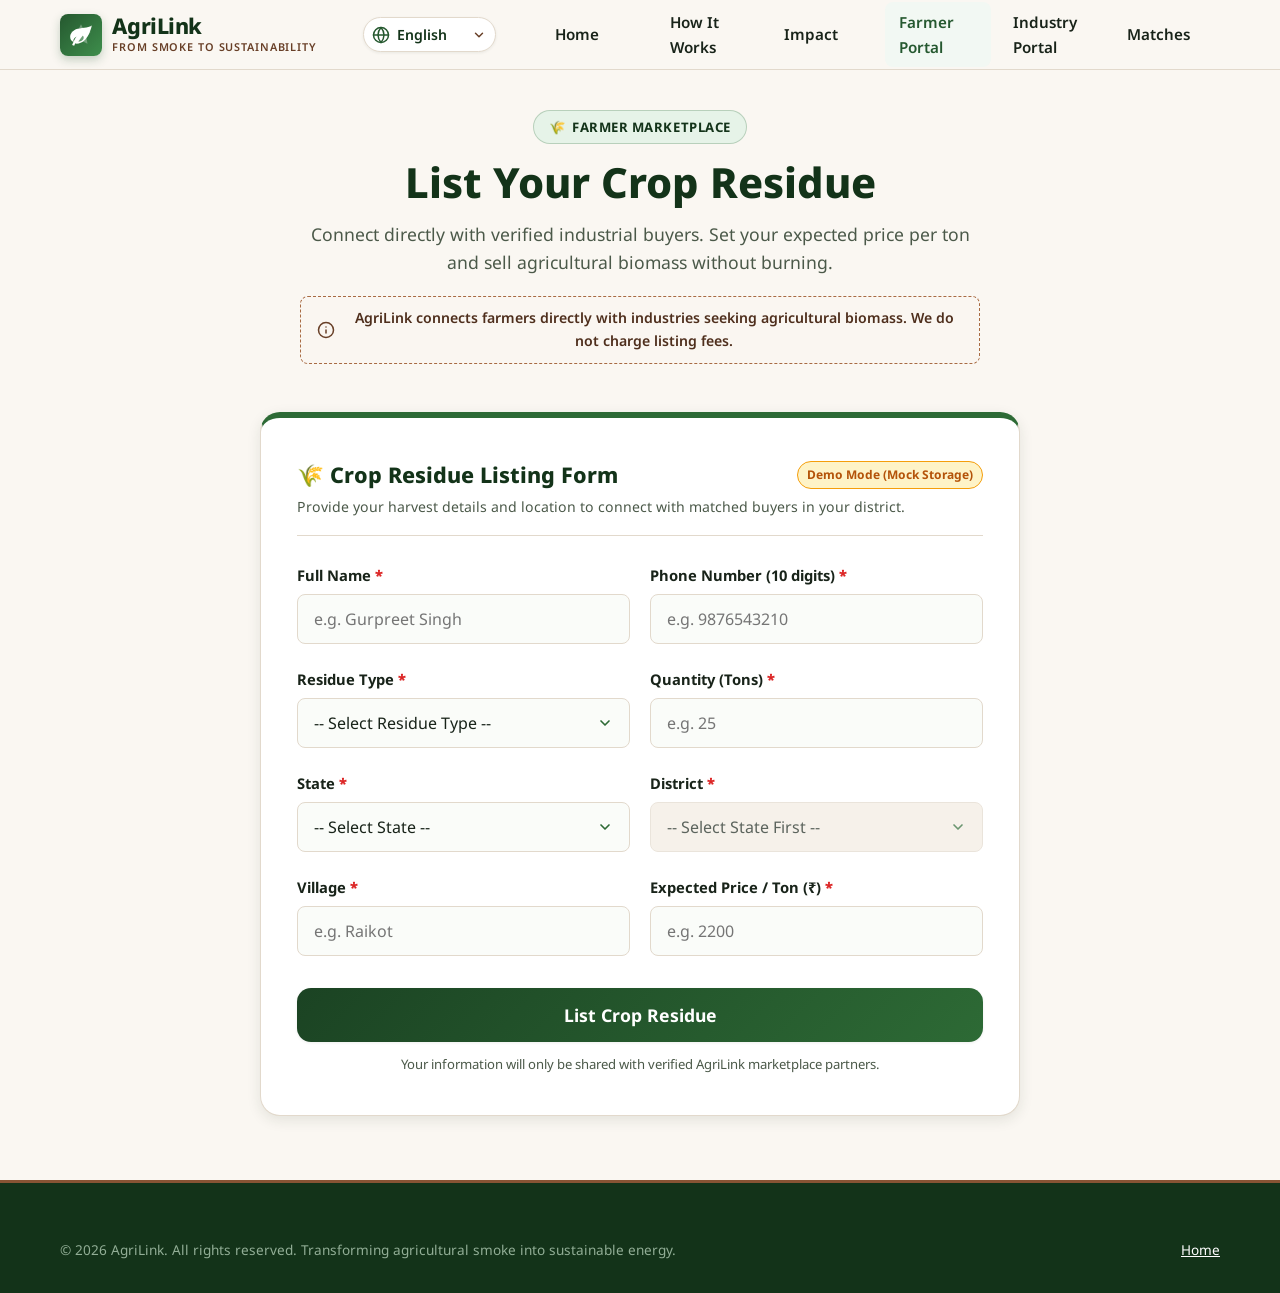
==== commit 85d4c98c: "Matches page with mock matching engine" ====
--- a/farmer.html
+++ b/farmer.html
@@ -81,6 +81,9 @@
           <li class="nav-item">
             <a href="industry.html" class="nav-link nav-link-portal" data-i18n="nav.industry_portal">Industry Portal</a>
           </li>
+          <li class="nav-item">
+            <a href="matches.html" class="nav-link nav-link-portal" data-i18n="nav.matches">Matches</a>
+          </li>
         </ul>
       </nav>
     </div>
--- a/css/style.css
+++ b/css/style.css
@@ -1376,6 +1376,616 @@
 }
 
 /* --------------------------------------------------------------------------
+   11. Matches Engine & Portal (matches.html)
+   -------------------------------------------------------------------------- */
+.matches-controls-bar {
+  background: var(--bg-surface);
+  border: 1px solid var(--border-light);
+  border-radius: var(--radius-lg);
+  padding: 1.5rem 1.25rem;
+  margin: 1.5rem auto 2rem;
+  box-shadow: var(--shadow-sm);
+  display: flex;
+  flex-direction: column;
+  gap: 1.25rem;
+}
+
+.matches-actions-row {
+  display: flex;
+  flex-wrap: wrap;
+  align-items: center;
+  justify-content: space-between;
+  gap: 0.75rem;
+  padding-bottom: 1rem;
+  border-bottom: 1px solid var(--border-light);
+}
+
+.matches-count-label {
+  font-size: 1rem;
+  font-weight: 700;
+  color: var(--green-900);
+  display: flex;
+  align-items: center;
+  gap: 0.4rem;
+}
+
+.matches-btn-group {
+  display: flex;
+  align-items: center;
+  gap: 0.65rem;
+  flex-wrap: wrap;
+}
+
+.btn-action {
+  display: inline-flex;
+  align-items: center;
+  gap: 0.45rem;
+  padding: 0.55rem 1rem;
+  border-radius: var(--radius-sm);
+  font-size: 0.88rem;
+  font-weight: 600;
+  cursor: pointer;
+  border: 1.5px solid var(--border-light);
+  background-color: #FAFCF9;
+  color: var(--text-main);
+  transition: all var(--transition-fast);
+}
+
+.btn-action:hover {
+  background-color: var(--green-50);
+  border-color: var(--green-600);
+  color: var(--green-800);
+}
+
+.btn-action.primary {
+  background: linear-gradient(135deg, var(--green-800), var(--green-600));
+  color: #fff;
+  border: none;
+}
+
+.btn-action.primary:hover {
+  filter: brightness(1.08);
+}
+
+.btn-action.danger {
+  color: #991B1B;
+  border-color: #FCA5A5;
+  background-color: #FEF2F2;
+}
+
+.btn-action.danger:hover {
+  background-color: #FEE2E2;
+  border-color: #DC2626;
+}
+
+.btn-action svg {
+  width: 16px;
+  height: 16px;
+}
+
+/* Filters & Sorting Grid */
+.matches-filters-grid {
+  display: grid;
+  grid-template-columns: 1fr;
+  gap: 0.85rem;
+}
+
+.filter-item {
+  display: flex;
+  flex-direction: column;
+  gap: 0.35rem;
+}
+
+.filter-label {
+  font-size: 0.82rem;
+  font-weight: 700;
+  color: var(--text-muted);
+  text-transform: uppercase;
+  letter-spacing: 0.04em;
+}
+
+.filter-control {
+  min-height: 42px;
+  padding: 0.45rem 0.85rem;
+  border-radius: var(--radius-sm);
+  border: 1.5px solid var(--border-light);
+  background-color: #FAFCF9;
+  font-size: 0.92rem;
+  font-family: inherit;
+  color: var(--text-main);
+  outline: none;
+  transition: border-color var(--transition-fast);
+}
+
+.filter-control:focus {
+  border-color: var(--green-600);
+  box-shadow: 0 0 0 3px rgba(45, 106, 53, 0.15);
+}
+
+/* Match Badges */
+.badge-score {
+  display: inline-flex;
+  align-items: center;
+  justify-content: center;
+  gap: 0.35rem;
+  padding: 0.3rem 0.65rem;
+  border-radius: var(--radius-pill);
+  font-weight: 800;
+  font-size: 0.88rem;
+  cursor: pointer;
+  border: 1px solid transparent;
+  transition: transform var(--transition-fast), box-shadow var(--transition-fast);
+  user-select: none;
+}
+
+.badge-score:hover {
+  transform: scale(1.06);
+  box-shadow: 0 2px 8px rgba(0, 0, 0, 0.12);
+}
+
+.badge-score.high {
+  background-color: #DCFCE7;
+  color: #166534;
+  border-color: #86EFAC;
+}
+
+.badge-score.med {
+  background-color: #FEF3C7;
+  color: #92400E;
+  border-color: #FCD34D;
+}
+
+.badge-score.low {
+  background-color: #F3E8FF;
+  color: #6B21A8;
+  border-color: #D8B4FE;
+}
+
+.badge-score-icon {
+  font-size: 0.75rem;
+  opacity: 0.75;
+}
+
+.badge-km {
+  display: inline-flex;
+  align-items: center;
+  gap: 0.25rem;
+  padding: 0.2rem 0.55rem;
+  border-radius: var(--radius-pill);
+  font-size: 0.8rem;
+  font-weight: 700;
+  background-color: var(--earth-100);
+  color: var(--earth-800);
+  border: 1px solid var(--earth-200);
+}
+
+.badge-gap {
+  display: inline-flex;
+  align-items: center;
+  gap: 0.2rem;
+  padding: 0.2rem 0.55rem;
+  border-radius: var(--radius-pill);
+  font-size: 0.8rem;
+  font-weight: 700;
+  background-color: #E0F2FE;
+  color: #0369A1;
+  border: 1px solid #BAE6FD;
+}
+
+.badge-sample {
+  display: inline-flex;
+  align-items: center;
+  gap: 0.25rem;
+  padding: 0.15rem 0.45rem;
+  border-radius: var(--radius-pill);
+  font-size: 0.72rem;
+  font-weight: 700;
+  background-color: #FEF3C7;
+  color: #92400E;
+  border: 1px solid #F59E0B;
+}
+
+.badge-status {
+  display: inline-flex;
+  align-items: center;
+  gap: 0.35rem;
+  padding: 0.3rem 0.75rem;
+  border-radius: var(--radius-pill);
+  font-size: 0.82rem;
+  font-weight: 700;
+  letter-spacing: 0.02em;
+}
+
+.badge-status.pending {
+  background-color: #FEF3C7;
+  color: #B45309;
+  border: 1.5px solid #F59E0B;
+}
+
+.badge-status.available {
+  background-color: #E6F3E8;
+  color: #2D6A35;
+  border: 1.5px solid #2D6A35;
+}
+
+.btn-book {
+  display: inline-flex;
+  align-items: center;
+  justify-content: center;
+  gap: 0.4rem;
+  padding: 0.45rem 1.1rem;
+  border-radius: var(--radius-sm);
+  font-size: 0.88rem;
+  font-weight: 700;
+  background: linear-gradient(135deg, var(--green-800), var(--green-600));
+  color: #ffffff;
+  border: none;
+  cursor: pointer;
+  transition: all var(--transition-fast);
+}
+
+.btn-book:hover {
+  background: linear-gradient(135deg, var(--green-900), var(--green-700));
+  transform: translateY(-1px);
+  box-shadow: 0 4px 10px rgba(45, 106, 53, 0.25);
+}
+
+/* Desktop Match Table (>= 960px) */
+.matches-table-wrap {
+  display: none;
+  background: var(--bg-surface);
+  border: 1px solid var(--border-light);
+  border-radius: var(--radius-lg);
+  overflow: hidden;
+  box-shadow: var(--shadow-sm);
+  margin-bottom: 4rem;
+}
+
+.matches-table {
+  width: 100%;
+  border-collapse: collapse;
+  text-align: left;
+}
+
+.matches-table th {
+  background-color: var(--bg-surface-alt);
+  padding: 1rem 1.1rem;
+  font-size: 0.85rem;
+  font-weight: 800;
+  color: var(--green-900);
+  border-bottom: 1.5px solid var(--border-light);
+  text-transform: uppercase;
+  letter-spacing: 0.04em;
+}
+
+.matches-table td {
+  padding: 1.1rem;
+  border-bottom: 1px solid var(--border-light);
+  font-size: 0.92rem;
+  color: var(--text-main);
+  vertical-align: middle;
+}
+
+.matches-table tr:hover td {
+  background-color: #FAFCF9;
+}
+
+.matches-table .entity-cell {
+  display: flex;
+  flex-direction: column;
+  gap: 2px;
+}
+
+.matches-table .entity-name {
+  font-weight: 700;
+  color: var(--green-900);
+}
+
+.matches-table .entity-sub {
+  font-size: 0.8rem;
+  color: var(--text-muted);
+}
+
+/* Mobile Match Cards (< 960px) */
+.matches-cards-list {
+  display: flex;
+  flex-direction: column;
+  gap: 1.25rem;
+  margin-bottom: 4rem;
+}
+
+.match-card {
+  background: var(--bg-surface);
+  border: 1px solid var(--border-light);
+  border-radius: var(--radius-lg);
+  padding: 1.35rem 1.15rem;
+  box-shadow: var(--shadow-sm);
+  position: relative;
+  border-left: 5px solid var(--green-600);
+  display: flex;
+  flex-direction: column;
+  gap: 1rem;
+}
+
+.match-card-header {
+  display: flex;
+  align-items: flex-start;
+  justify-content: space-between;
+  gap: 0.5rem;
+}
+
+.match-parties {
+  display: grid;
+  grid-template-columns: 1fr;
+  gap: 0.75rem;
+  background-color: #FAFCF9;
+  border: 1px solid var(--border-light);
+  border-radius: var(--radius-md);
+  padding: 0.85rem;
+}
+
+.party-box {
+  display: flex;
+  flex-direction: column;
+  gap: 2px;
+}
+
+.party-role {
+  font-size: 0.72rem;
+  text-transform: uppercase;
+  letter-spacing: 0.05em;
+  font-weight: 800;
+  color: var(--earth-700);
+}
+
+.party-name {
+  font-size: 1.02rem;
+  font-weight: 800;
+  color: var(--green-900);
+}
+
+.party-meta {
+  font-size: 0.82rem;
+  color: var(--text-muted);
+}
+
+.match-metrics-row {
+  display: grid;
+  grid-template-columns: repeat(2, 1fr);
+  gap: 0.65rem;
+}
+
+.metric-pill-box {
+  background-color: #FFFFFF;
+  border: 1px solid var(--border-light);
+  border-radius: var(--radius-sm);
+  padding: 0.55rem 0.75rem;
+  display: flex;
+  flex-direction: column;
+  gap: 2px;
+}
+
+.metric-pill-title {
+  font-size: 0.72rem;
+  font-weight: 700;
+  color: var(--text-muted);
+  text-transform: uppercase;
+}
+
+.metric-pill-val {
+  font-size: 0.95rem;
+  font-weight: 800;
+  color: var(--text-main);
+}
+
+.match-card-actions {
+  display: flex;
+  align-items: center;
+  justify-content: space-between;
+  gap: 0.75rem;
+  padding-top: 0.5rem;
+  border-top: 1px solid var(--border-light);
+}
+
+/* Empty State Container */
+.matches-empty-state {
+  background: var(--bg-surface);
+  border: 1.5px dashed var(--border-light);
+  border-radius: var(--radius-lg);
+  padding: 3.5rem 1.5rem;
+  text-align: center;
+  max-width: 600px;
+  margin: 2rem auto 4rem;
+  box-shadow: var(--shadow-sm);
+  display: flex;
+  flex-direction: column;
+  align-items: center;
+  gap: 1rem;
+}
+
+.empty-icon {
+  width: 64px;
+  height: 64px;
+  border-radius: 50%;
+  background-color: var(--green-100);
+  color: var(--green-700);
+  display: flex;
+  align-items: center;
+  justify-content: center;
+}
+
+.empty-icon svg {
+  width: 32px;
+  height: 32px;
+}
+
+.empty-title {
+  font-size: 1.45rem;
+  font-weight: 800;
+  color: var(--green-900);
+}
+
+.empty-desc {
+  font-size: 0.95rem;
+  color: var(--text-muted);
+  max-width: 440px;
+  line-height: 1.6;
+}
+
+/* Booking Modal & Score Breakdown Popover */
+.modal-overlay {
+  position: fixed;
+  top: 0;
+  left: 0;
+  width: 100vw;
+  height: 100vh;
+  background-color: rgba(19, 51, 25, 0.6);
+  backdrop-filter: blur(4px);
+  z-index: 2000;
+  display: flex;
+  align-items: center;
+  justify-content: center;
+  padding: 1rem;
+  opacity: 0;
+  pointer-events: none;
+  transition: opacity var(--transition-fast);
+}
+
+.modal-overlay.open {
+  opacity: 1;
+  pointer-events: auto;
+}
+
+.modal-dialog {
+  background: var(--bg-surface);
+  border: 1px solid var(--border-light);
+  border-radius: var(--radius-lg);
+  width: 100%;
+  max-width: 520px;
+  padding: 2rem 1.5rem;
+  box-shadow: var(--shadow-lg);
+  transform: translateY(12px);
+  transition: transform var(--transition-fast);
+  position: relative;
+  max-height: 90vh;
+  overflow-y: auto;
+}
+
+.modal-overlay.open .modal-dialog {
+  transform: translateY(0);
+}
+
+.modal-header {
+  display: flex;
+  align-items: center;
+  justify-content: space-between;
+  margin-bottom: 1.25rem;
+  padding-bottom: 0.75rem;
+  border-bottom: 1px solid var(--border-light);
+}
+
+.modal-title {
+  font-size: 1.25rem;
+  font-weight: 800;
+  color: var(--green-900);
+}
+
+.btn-modal-close {
+  background: transparent;
+  border: none;
+  font-size: 1.5rem;
+  line-height: 1;
+  cursor: pointer;
+  color: var(--text-muted);
+  padding: 0.25rem 0.5rem;
+  border-radius: var(--radius-sm);
+}
+
+.btn-modal-close:hover {
+  color: #000;
+  background-color: var(--earth-100);
+}
+
+.modal-summary-grid {
+  display: grid;
+  grid-template-columns: 1fr;
+  gap: 0.75rem;
+  background-color: #FAFCF9;
+  border: 1px solid var(--border-light);
+  border-radius: var(--radius-md);
+  padding: 1rem;
+  margin-bottom: 1.5rem;
+}
+
+.modal-actions {
+  display: flex;
+  align-items: center;
+  justify-content: flex-end;
+  gap: 0.75rem;
+}
+
+/* Score Breakdown Bars */
+.breakdown-list {
+  display: flex;
+  flex-direction: column;
+  gap: 0.85rem;
+  margin: 1.25rem 0 1.5rem;
+}
+
+.breakdown-item {
+  display: flex;
+  flex-direction: column;
+  gap: 0.25rem;
+}
+
+.breakdown-row {
+  display: flex;
+  justify-content: space-between;
+  font-size: 0.88rem;
+  font-weight: 700;
+}
+
+.breakdown-bar-bg {
+  width: 100%;
+  height: 8px;
+  background-color: var(--earth-100);
+  border-radius: 4px;
+  overflow: hidden;
+}
+
+.breakdown-bar-fill {
+  height: 100%;
+  background: linear-gradient(90deg, var(--green-600), var(--green-400));
+  border-radius: 4px;
+  transition: width 0.4s ease;
+}
+
+@media (min-width: 640px) {
+  .matches-filters-grid {
+    grid-template-columns: repeat(2, 1fr);
+  }
+
+  .match-parties {
+    grid-template-columns: 1fr 1fr;
+  }
+}
+
+@media (min-width: 960px) {
+  .matches-table-wrap {
+    display: block;
+  }
+
+  .matches-cards-list {
+    display: none;
+  }
+
+  .matches-filters-grid {
+    grid-template-columns: repeat(4, 1fr);
+  }
+}
+
+
+/* --------------------------------------------------------------------------
    11. Responsive Breakpoints (Tablet & Desktop Enhancements)
    -------------------------------------------------------------------------- */
 @media (min-width: 640px) {
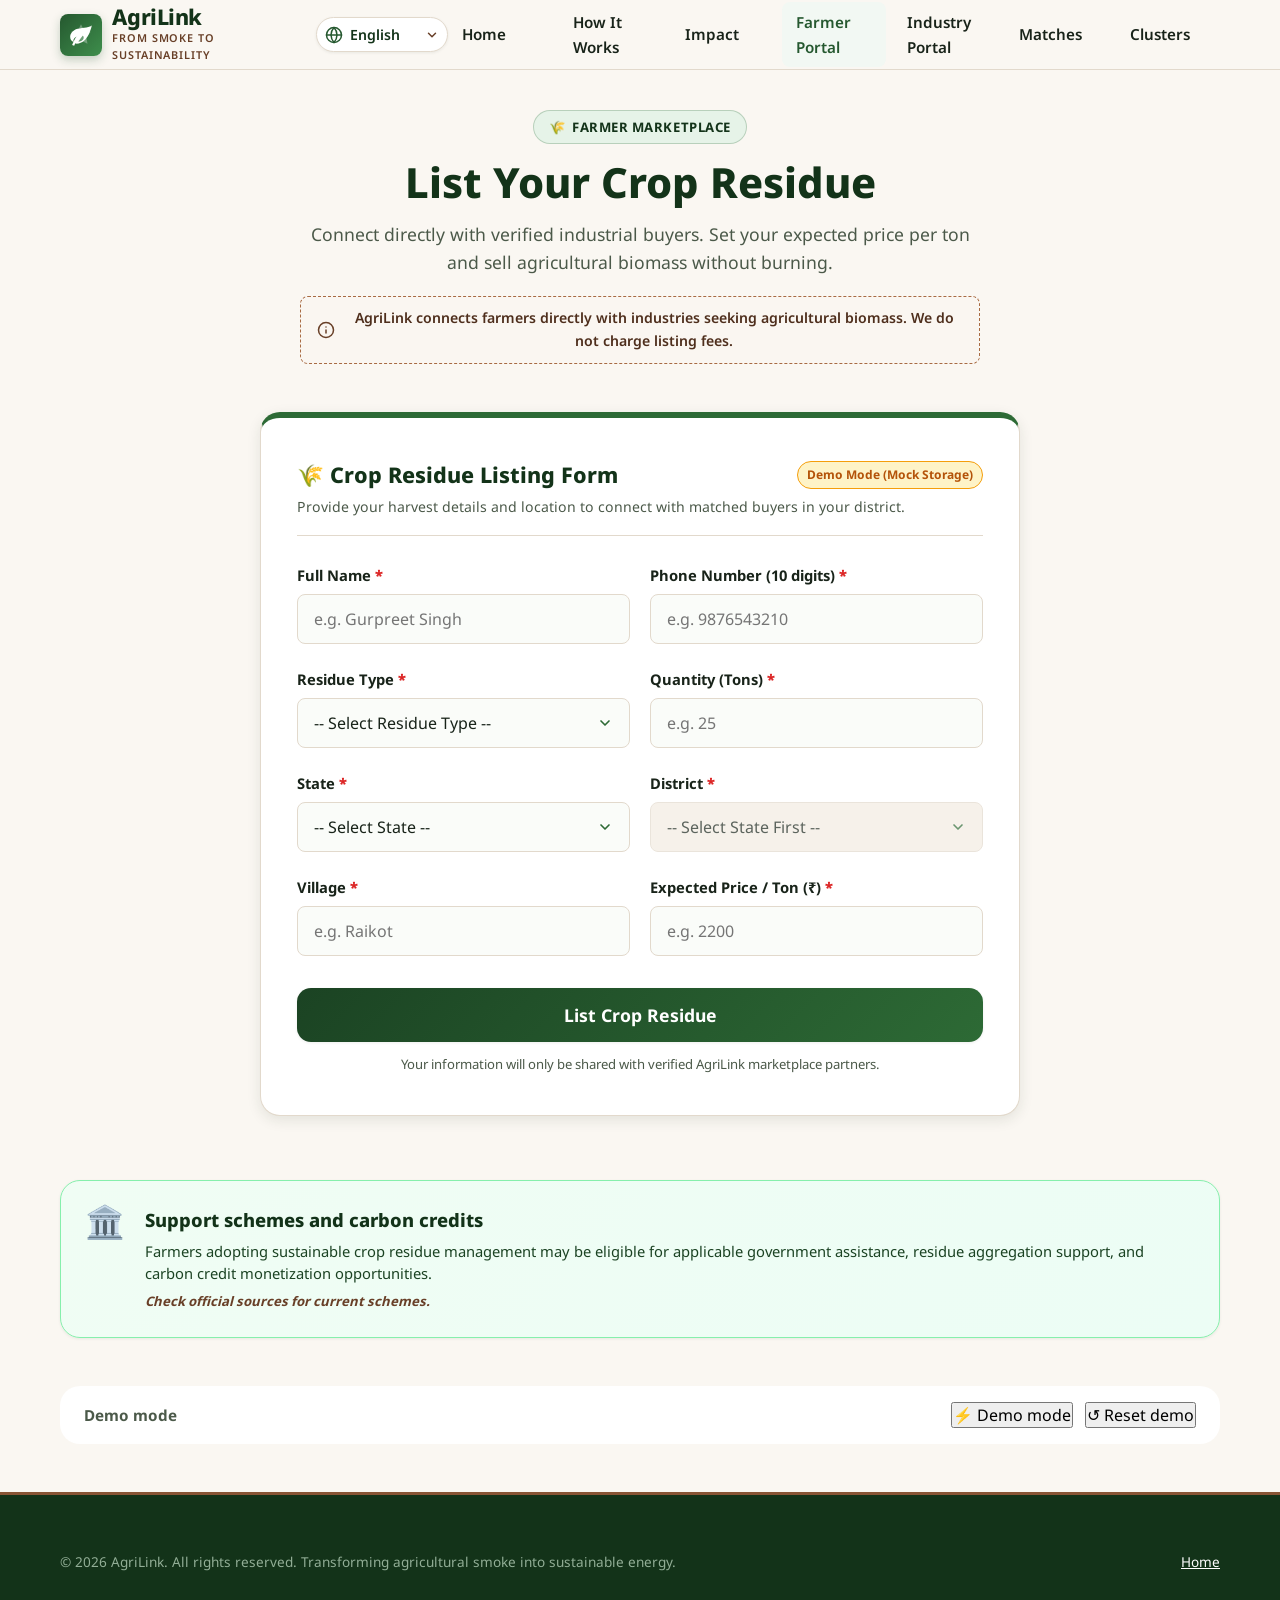
==== commit 15b408ce: "Clusters, logistics, coming soon, policy card, demo mode, fixes" ====
--- a/farmer.html
+++ b/farmer.html
@@ -73,7 +73,7 @@
             <a href="index.html#how-it-works" class="nav-link" data-i18n="nav.how_it_works">How It Works</a>
           </li>
           <li class="nav-item">
-            <a href="index.html#impact" class="nav-link" data-i18n="nav.impact">Impact</a>
+            <a href="impact.html" class="nav-link" data-i18n="nav.impact">Impact</a>
           </li>
           <li class="nav-item">
             <a href="farmer.html" class="nav-link nav-link-portal active" data-i18n="nav.farmer_portal">Farmer Portal</a>
@@ -83,6 +83,9 @@
           </li>
           <li class="nav-item">
             <a href="matches.html" class="nav-link nav-link-portal" data-i18n="nav.matches">Matches</a>
+          </li>
+          <li class="nav-item">
+            <a href="clusters.html" class="nav-link nav-link-portal" data-i18n="nav.clusters">Clusters</a>
           </li>
         </ul>
       </nav>
@@ -285,6 +288,33 @@
       </form>
     </div>
 
+    <!-- Policy and Support Guidance Card -->
+    <div class="policy-card">
+      <div class="policy-icon">🏛️</div>
+      <div class="policy-content">
+        <h3 class="policy-title" data-i18n="policy.title">Support schemes and carbon credits</h3>
+        <p class="policy-desc" data-i18n="policy.desc">
+          Farmers adopting sustainable crop residue management may be eligible for applicable government assistance, residue aggregation support, and carbon credit monetization opportunities.
+        </p>
+        <p class="policy-note" data-i18n="policy.note">Check official sources for current schemes.</p>
+      </div>
+    </div>
+
+    <!-- Demo Action Controls Bar -->
+    <div class="demo-controls-bar">
+      <span class="demo-controls-label" data-i18n="demo.load_btn">Demo Mode</span>
+      <div class="demo-btn-group">
+        <button id="btn-demo-mode" class="btn btn-secondary btn-sm">
+          <span>⚡</span>
+          <span data-i18n="demo.load_btn">Demo mode</span>
+        </button>
+        <button id="btn-reset-demo" class="btn btn-outline btn-sm">
+          <span>↺</span>
+          <span data-i18n="demo.reset_btn">Reset demo</span>
+        </button>
+      </div>
+    </div>
+
   </main>
 
   <!-- Site Footer -->
--- a/css/style.css
+++ b/css/style.css
@@ -1984,6 +1984,399 @@
   }
 }
 
+/* --------------------------------------------------------------------------
+   12. Impact Dashboard Styles (impact.html)
+   -------------------------------------------------------------------------- */
+.impact-toolbar {
+  display: flex;
+  flex-direction: column;
+  align-items: center;
+  justify-content: center;
+  gap: 1rem;
+  margin: 1.5rem auto 2.5rem;
+  text-align: center;
+}
+
+/* Segmented Mode Switcher (Booked vs Potential) */
+.segmented-toggle-wrap {
+  display: inline-flex;
+  align-items: center;
+  background-color: var(--bg-surface);
+  border: 1.5px solid var(--border-light);
+  border-radius: var(--radius-pill);
+  padding: 4px;
+  box-shadow: var(--shadow-sm);
+  max-width: 100%;
+}
+
+.segmented-btn {
+  padding: 0.65rem 1.4rem;
+  border-radius: var(--radius-pill);
+  font-size: 0.92rem;
+  font-weight: 700;
+  border: none;
+  background: transparent;
+  color: var(--text-muted);
+  cursor: pointer;
+  transition: all var(--transition-fast);
+  user-select: none;
+  white-space: nowrap;
+}
+
+.segmented-btn.active {
+  background: linear-gradient(135deg, var(--green-800), var(--green-600));
+  color: #FFFFFF;
+  box-shadow: 0 2px 8px rgba(45, 106, 53, 0.28);
+}
+
+.impact-mode-notice {
+  font-size: 0.88rem;
+  color: var(--earth-700);
+  font-weight: 600;
+  background-color: var(--earth-50);
+  border: 1px dashed var(--earth-500);
+  border-radius: var(--radius-sm);
+  padding: 0.5rem 1rem;
+}
+
+/* 7 Summary Cards Grid */
+.impact-metrics-grid {
+  display: grid;
+  grid-template-columns: 1fr;
+  gap: 1.25rem;
+  margin-bottom: 2.5rem;
+}
+
+.impact-card {
+  background-color: var(--bg-surface);
+  border: 1px solid var(--border-light);
+  border-radius: var(--radius-lg);
+  padding: 1.5rem 1.35rem;
+  box-shadow: var(--shadow-sm);
+  display: flex;
+  flex-direction: column;
+  justify-content: space-between;
+  position: relative;
+  overflow: hidden;
+  border-top: 4px solid var(--green-600);
+  transition: transform var(--transition-fast), box-shadow var(--transition-fast);
+}
+
+.impact-card:hover {
+  transform: translateY(-2px);
+  box-shadow: var(--shadow-md);
+}
+
+.impact-card.amber-top {
+  border-top-color: var(--amber-600);
+}
+
+.impact-card.earth-top {
+  border-top-color: var(--earth-700);
+}
+
+.impact-card-label {
+  font-size: 0.88rem;
+  font-weight: 700;
+  color: var(--text-muted);
+  margin-bottom: 0.45rem;
+  display: flex;
+  align-items: center;
+  gap: 0.35rem;
+}
+
+.impact-card-val {
+  font-size: clamp(1.6rem, 3.5vw, 2.1rem);
+  font-weight: 800;
+  color: var(--green-900);
+  line-height: 1.15;
+}
+
+.impact-card-val.amber {
+  color: var(--amber-700);
+}
+
+.impact-card-val.earth {
+  color: var(--earth-800);
+}
+
+.credit-note {
+  font-size: 0.78rem;
+  color: var(--earth-700);
+  margin-top: 0.5rem;
+  font-style: italic;
+}
+
+/* Charts Grid */
+.impact-charts-grid {
+  display: grid;
+  grid-template-columns: 1fr;
+  gap: 1.75rem;
+  margin-bottom: 3rem;
+}
+
+.chart-card {
+  background-color: var(--bg-surface);
+  border: 1px solid var(--border-light);
+  border-radius: var(--radius-lg);
+  padding: 1.5rem;
+  box-shadow: var(--shadow-sm);
+  display: flex;
+  flex-direction: column;
+}
+
+.chart-card-header {
+  margin-bottom: 1.25rem;
+}
+
+.chart-card-title {
+  font-size: 1.15rem;
+  font-weight: 800;
+  color: var(--green-900);
+}
+
+.chart-canvas-wrapper {
+  position: relative;
+  width: 100%;
+  height: 290px;
+}
+
+/* Government View Panel */
+.govt-view-panel {
+  background: linear-gradient(135deg, var(--bg-surface) 0%, var(--bg-surface-alt) 100%);
+  border: 2px solid var(--green-600);
+  border-radius: var(--radius-lg);
+  padding: 2rem 1.5rem;
+  margin-bottom: 3rem;
+  box-shadow: var(--shadow-md);
+}
+
+.govt-view-header {
+  margin-bottom: 1.5rem;
+  text-align: center;
+}
+
+.govt-view-badge {
+  display: inline-block;
+  padding: 0.25rem 0.8rem;
+  border-radius: var(--radius-pill);
+  background-color: var(--green-100);
+  color: var(--green-900);
+  font-size: 0.8rem;
+  font-weight: 800;
+  text-transform: uppercase;
+  letter-spacing: 0.05em;
+  margin-bottom: 0.5rem;
+}
+
+.govt-view-title {
+  font-size: 1.5rem;
+  font-weight: 800;
+  color: var(--green-900);
+}
+
+.govt-view-subtitle {
+  font-size: 0.92rem;
+  color: var(--text-muted);
+}
+
+.govt-metrics-row {
+  display: grid;
+  grid-template-columns: 1fr;
+  gap: 1.25rem;
+}
+
+.govt-metric-box {
+  background-color: var(--bg-surface);
+  border: 1px solid var(--border-light);
+  border-radius: var(--radius-md);
+  padding: 1.5rem;
+  text-align: center;
+  box-shadow: var(--shadow-sm);
+}
+
+.govt-metric-num {
+  font-size: 2.2rem;
+  font-weight: 800;
+  color: var(--green-800);
+  line-height: 1.1;
+  margin-bottom: 0.35rem;
+}
+
+.govt-metric-num.amber {
+  color: var(--amber-700);
+}
+
+.govt-metric-num.earth {
+  color: var(--earth-700);
+}
+
+.govt-districts-list {
+  font-size: 0.8rem;
+  color: var(--earth-700);
+  font-weight: 600;
+  margin-top: 0.2rem;
+  margin-bottom: 0.45rem;
+  line-height: 1.35;
+  word-break: break-word;
+}
+
+.govt-metric-title {
+  font-size: 0.95rem;
+  font-weight: 700;
+  color: var(--text-main);
+}
+
+.govt-metric-unit {
+  font-size: 0.82rem;
+  color: var(--text-muted);
+  text-transform: uppercase;
+  font-weight: 600;
+}
+
+/* Assumptions & Calculation Methodology */
+.calc-methodology-card {
+  background-color: var(--bg-surface);
+  border: 1px solid var(--border-light);
+  border-radius: var(--radius-lg);
+  padding: 2rem 1.5rem;
+  margin-bottom: 4rem;
+  box-shadow: var(--shadow-sm);
+}
+
+.calc-header {
+  margin-bottom: 1.5rem;
+}
+
+.calc-title {
+  font-size: 1.35rem;
+  font-weight: 800;
+  color: var(--green-900);
+  margin-bottom: 0.35rem;
+}
+
+.calc-disclaimer {
+  font-size: 0.88rem;
+  color: var(--earth-800);
+  background-color: var(--amber-50);
+  border-left: 4px solid var(--amber-600);
+  padding: 0.65rem 0.9rem;
+  border-radius: 0 var(--radius-sm) var(--radius-sm) 0;
+  margin-top: 0.75rem;
+  font-weight: 600;
+}
+
+.calc-assumption-box {
+  background-color: #FAFCF9;
+  border: 1.5px solid var(--border-light);
+  border-radius: var(--radius-md);
+  padding: 1.25rem;
+  margin-bottom: 1.5rem;
+  display: flex;
+  flex-direction: column;
+  gap: 0.85rem;
+}
+
+.assumption-label {
+  font-size: 0.92rem;
+  font-weight: 700;
+  color: var(--text-main);
+}
+
+.assumption-controls {
+  display: flex;
+  align-items: center;
+  gap: 0.75rem;
+  flex-wrap: wrap;
+}
+
+.assumption-input {
+  min-height: 44px;
+  width: 140px;
+  padding: 0.45rem 0.85rem;
+  font-size: 1.05rem;
+  font-weight: 700;
+  border-radius: var(--radius-sm);
+  border: 1.5px solid var(--border-light);
+  outline: none;
+  font-family: inherit;
+  color: var(--green-900);
+  background: #FFFFFF;
+}
+
+.assumption-input:focus {
+  border-color: var(--green-600);
+  box-shadow: 0 0 0 3px rgba(45, 106, 53, 0.18);
+}
+
+.btn-reset-assumption {
+  padding: 0.55rem 1rem;
+  font-size: 0.88rem;
+  font-weight: 600;
+  border: 1.5px solid var(--border-light);
+  border-radius: var(--radius-sm);
+  background-color: var(--bg-surface);
+  color: var(--text-main);
+  cursor: pointer;
+  transition: all var(--transition-fast);
+}
+
+.btn-reset-assumption:hover {
+  background-color: var(--earth-100);
+  border-color: var(--earth-600);
+}
+
+.calc-formulas-grid {
+  display: grid;
+  grid-template-columns: 1fr;
+  gap: 1rem;
+}
+
+.formula-item {
+  border-left: 3px solid var(--green-600);
+  padding-left: 0.85rem;
+}
+
+.formula-title {
+  font-size: 0.92rem;
+  font-weight: 700;
+  color: var(--green-900);
+}
+
+.formula-desc {
+  font-size: 0.85rem;
+  color: var(--text-muted);
+}
+
+@media (min-width: 640px) {
+  .impact-metrics-grid {
+    grid-template-columns: repeat(2, 1fr);
+  }
+
+  .govt-metrics-row {
+    grid-template-columns: repeat(3, 1fr);
+  }
+
+  .calc-formulas-grid {
+    grid-template-columns: repeat(3, 1fr);
+  }
+}
+
+@media (min-width: 960px) {
+  .impact-metrics-grid {
+    grid-template-columns: repeat(4, 1fr);
+  }
+
+  .impact-charts-grid {
+    grid-template-columns: 1.2fr 1fr;
+  }
+
+  .impact-charts-grid .chart-card:nth-child(3) {
+    grid-column: 1 / -1;
+  }
+}
+
+
 
 /* --------------------------------------------------------------------------
    11. Responsive Breakpoints (Tablet & Desktop Enhancements)
@@ -2054,3 +2447,675 @@
     padding: 4.5rem 0 5.5rem;
   }
 }
+
+
+/* --------------------------------------------------------------------------
+   12. Smart Collection Network (Clusters) Styles
+   -------------------------------------------------------------------------- */
+.why-cluster-card {
+  display: flex;
+  align-items: flex-start;
+  gap: 1rem;
+  background: linear-gradient(135deg, #ECFDF5 0%, #F0FDF4 100%);
+  border: 1.5px solid #A7F3D0;
+  border-radius: var(--radius-lg);
+  padding: 1.25rem 1.5rem;
+  margin-bottom: 1.75rem;
+  box-shadow: var(--shadow-sm);
+}
+
+.why-cluster-icon {
+  font-size: 1.6rem;
+  line-height: 1;
+}
+
+.why-cluster-body {
+  flex: 1;
+}
+
+.why-cluster-title {
+  font-size: 1.05rem;
+  font-weight: 800;
+  color: var(--green-900);
+  margin-bottom: 0.25rem;
+}
+
+.why-cluster-text {
+  font-size: 0.92rem;
+  color: var(--green-800);
+  line-height: 1.45;
+  margin: 0;
+}
+
+.unclustered-alert {
+  display: flex;
+  align-items: center;
+  gap: 0.75rem;
+  background-color: #FEF3C7;
+  border: 1.5px solid #F59E0B;
+  color: #92400E;
+  padding: 0.85rem 1.25rem;
+  border-radius: var(--radius-md);
+  font-size: 0.9rem;
+  font-weight: 600;
+  margin-bottom: 1.75rem;
+}
+
+.unclustered-icon {
+  font-size: 1.2rem;
+}
+
+.clusters-grid {
+  display: grid;
+  grid-template-columns: 1fr;
+  gap: 1.75rem;
+  margin-bottom: 3.5rem;
+}
+
+@media (min-width: 900px) {
+  .clusters-grid {
+    grid-template-columns: repeat(2, 1fr);
+  }
+}
+
+.cluster-card {
+  background: var(--bg-surface);
+  border: 1.5px solid var(--border-light);
+  border-radius: var(--radius-lg);
+  padding: 1.5rem;
+  box-shadow: var(--shadow-sm);
+  display: flex;
+  flex-direction: column;
+  gap: 1.25rem;
+  transition: transform var(--transition-fast), box-shadow var(--transition-fast);
+}
+
+.cluster-card:hover {
+  transform: translateY(-2px);
+  box-shadow: var(--shadow-md);
+  border-color: var(--green-600);
+}
+
+.cluster-card-header {
+  display: flex;
+  align-items: center;
+  justify-content: space-between;
+  flex-wrap: wrap;
+  gap: 0.75rem;
+  padding-bottom: 0.85rem;
+  border-bottom: 1px solid var(--border-light);
+}
+
+.cluster-header-main {
+  display: flex;
+  align-items: center;
+  gap: 0.75rem;
+  flex-wrap: wrap;
+}
+
+.cluster-volume-badge {
+  display: inline-flex;
+  align-items: baseline;
+  gap: 0.35rem;
+  background: var(--green-50);
+  border: 1px solid var(--green-300);
+  padding: 0.25rem 0.65rem;
+  border-radius: var(--radius-pill);
+  color: var(--green-900);
+}
+
+.cluster-volume-badge strong {
+  font-size: 1.05rem;
+  font-weight: 800;
+}
+
+.cluster-volume-sub {
+  font-size: 0.75rem;
+  color: var(--text-muted);
+}
+
+.cluster-trucks-pill {
+  display: inline-flex;
+  align-items: center;
+  gap: 0.35rem;
+  background: #EFF6FF;
+  border: 1px solid #BFDBFE;
+  color: #1D4ED8;
+  padding: 0.3rem 0.7rem;
+  border-radius: var(--radius-pill);
+  font-size: 0.85rem;
+  font-weight: 700;
+}
+
+.cluster-hub-banner {
+  display: flex;
+  align-items: center;
+  gap: 0.85rem;
+  background: linear-gradient(135deg, var(--green-50), #F0FDF4);
+  border: 1.5px dashed var(--green-600);
+  border-radius: var(--radius-md);
+  padding: 0.85rem 1rem;
+}
+
+.hub-icon-wrap {
+  font-size: 1.4rem;
+}
+
+.hub-info-wrap {
+  display: flex;
+  flex-direction: column;
+}
+
+.hub-label {
+  font-size: 0.75rem;
+  text-transform: uppercase;
+  letter-spacing: 0.05em;
+  color: var(--text-muted);
+  font-weight: 700;
+}
+
+.hub-location {
+  font-size: 1.1rem;
+  font-weight: 800;
+  color: var(--green-900);
+}
+
+.hub-details {
+  font-size: 0.82rem;
+  color: var(--text-muted);
+}
+
+.cluster-section-title {
+  display: flex;
+  align-items: center;
+  gap: 0.5rem;
+  font-size: 0.92rem;
+  font-weight: 800;
+  color: var(--text-main);
+  text-transform: uppercase;
+  letter-spacing: 0.03em;
+  margin-bottom: 0.65rem;
+}
+
+.members-count-badge {
+  background: var(--earth-100);
+  color: var(--earth-800);
+  border-radius: var(--radius-pill);
+  font-size: 0.75rem;
+  padding: 0.1rem 0.5rem;
+  font-weight: 700;
+}
+
+.cluster-member-list {
+  list-style: none;
+  padding: 0;
+  margin: 0;
+  display: flex;
+  flex-direction: column;
+  gap: 0.5rem;
+}
+
+.cluster-member-item {
+  display: flex;
+  align-items: center;
+  justify-content: space-between;
+  padding: 0.65rem 0.85rem;
+  background: var(--bg-alt);
+  border: 1px solid var(--border-light);
+  border-radius: var(--radius-md);
+  font-size: 0.88rem;
+  flex-wrap: wrap;
+  gap: 0.5rem;
+}
+
+.cluster-member-item.is-hub {
+  background: #F0FDF4;
+  border-color: #86EFAC;
+}
+
+.member-primary {
+  display: flex;
+  flex-direction: column;
+}
+
+.member-name {
+  font-weight: 700;
+  color: var(--text-main);
+}
+
+.member-location {
+  font-size: 0.78rem;
+  color: var(--text-muted);
+}
+
+.member-stats {
+  display: flex;
+  align-items: center;
+  gap: 0.6rem;
+}
+
+.member-tons {
+  font-weight: 700;
+  color: var(--green-900);
+}
+
+.member-price {
+  font-size: 0.82rem;
+  color: var(--text-muted);
+}
+
+.member-dist-badge {
+  font-size: 0.75rem;
+  font-weight: 700;
+  padding: 0.15rem 0.5rem;
+  border-radius: var(--radius-pill);
+  background: var(--earth-100);
+  color: var(--earth-800);
+  border: 1px solid var(--earth-200);
+}
+
+.member-dist-badge.hub {
+  background: #DCFCE7;
+  color: #166534;
+  border-color: #86EFAC;
+}
+
+.cluster-industry-section {
+  margin-top: auto;
+  border-top: 1px solid var(--border-light);
+  padding-top: 0.85rem;
+}
+
+.cluster-industry-card {
+  background: #FAFAFA;
+  border: 1px solid var(--border-light);
+  border-radius: var(--radius-md);
+  padding: 0.85rem 1rem;
+}
+
+.cluster-ind-header {
+  display: flex;
+  justify-content: space-between;
+  align-items: flex-start;
+  margin-bottom: 0.5rem;
+}
+
+.cluster-ind-name {
+  font-size: 1rem;
+  font-weight: 800;
+  color: var(--green-900);
+  margin: 0;
+}
+
+.cluster-ind-type {
+  font-size: 0.75rem;
+  color: var(--text-muted);
+}
+
+.cluster-ind-dist-badge {
+  font-size: 0.8rem;
+  font-weight: 700;
+  padding: 0.2rem 0.55rem;
+  border-radius: var(--radius-pill);
+  background: #E0F2FE;
+  color: #0369A1;
+  border: 1px solid #BAE6FD;
+}
+
+.cluster-ind-meta {
+  display: flex;
+  justify-content: space-between;
+  align-items: center;
+  font-size: 0.85rem;
+  margin-bottom: 0.65rem;
+}
+
+.ind-offer-price {
+  font-weight: 800;
+  color: var(--green-800);
+}
+
+.cluster-demand-coverage {
+  display: flex;
+  align-items: center;
+  gap: 0.5rem;
+  flex-wrap: wrap;
+}
+
+.coverage-chip {
+  display: inline-flex;
+  align-items: center;
+  background: #FEF3C7;
+  color: #92400E;
+  border: 1px solid #F59E0B;
+  padding: 0.25rem 0.65rem;
+  border-radius: var(--radius-pill);
+  font-size: 0.8rem;
+  font-weight: 700;
+}
+
+.coverage-sub {
+  font-size: 0.78rem;
+  color: var(--text-muted);
+}
+
+.cluster-no-industry {
+  display: flex;
+  align-items: center;
+  gap: 0.6rem;
+  background: #FEF2F2;
+  border: 1px solid #FCA5A5;
+  color: #991B1B;
+  padding: 0.75rem 1rem;
+  border-radius: var(--radius-md);
+  font-size: 0.88rem;
+}
+
+/* --------------------------------------------------------------------------
+   13. Universal Demo Controls & Toast
+   -------------------------------------------------------------------------- */
+.demo-controls-bar {
+  display: flex;
+  align-items: center;
+  justify-content: space-between;
+  background: var(--bg-surface);
+  border: 1.5px dashed var(--border-medium);
+  border-radius: var(--radius-lg);
+  padding: 1rem 1.5rem;
+  margin: 3rem 0;
+  gap: 1rem;
+  flex-wrap: wrap;
+}
+
+.demo-controls-label {
+  font-size: 0.95rem;
+  font-weight: 700;
+  color: var(--text-muted);
+}
+
+.demo-btn-group {
+  display: flex;
+  align-items: center;
+  gap: 0.75rem;
+}
+
+.agrilink-toast {
+  position: fixed;
+  bottom: 2rem;
+  left: 50%;
+  transform: translateX(-50%) translateY(100px);
+  background: var(--green-900);
+  color: #ffffff;
+  padding: 0.85rem 1.75rem;
+  border-radius: var(--radius-pill);
+  font-size: 0.92rem;
+  font-weight: 700;
+  box-shadow: 0 10px 25px rgba(0, 0, 0, 0.25);
+  opacity: 0;
+  visibility: hidden;
+  transition: all 0.3s cubic-bezier(0.16, 1, 0.3, 1);
+  z-index: 9999;
+}
+
+.agrilink-toast.visible {
+  transform: translateX(-50%) translateY(0);
+  opacity: 1;
+  visibility: visible;
+}
+
+/* --------------------------------------------------------------------------
+   14. Roadmap & Coming Soon Section (index.html)
+   -------------------------------------------------------------------------- */
+.roadmap-section {
+  padding: 4rem 0 3rem;
+  border-top: 1px solid var(--border-light);
+}
+
+.roadmap-header {
+  text-align: center;
+  max-width: 680px;
+  margin: 0 auto 2.5rem;
+}
+
+.roadmap-badge {
+  display: inline-block;
+  background: #E0E7FF;
+  color: #3730A3;
+  padding: 0.25rem 0.75rem;
+  border-radius: var(--radius-pill);
+  font-size: 0.8rem;
+  font-weight: 700;
+  margin-bottom: 0.75rem;
+}
+
+.roadmap-title {
+  font-size: 1.75rem;
+  font-weight: 800;
+  color: var(--green-900);
+  margin-bottom: 0.5rem;
+}
+
+.roadmap-subtitle {
+  font-size: 1rem;
+  color: var(--text-muted);
+  line-height: 1.5;
+}
+
+.roadmap-grid {
+  display: grid;
+  grid-template-columns: repeat(auto-fill, minmax(220px, 1fr));
+  gap: 1.25rem;
+}
+
+.roadmap-card {
+  background: #F9FAFB;
+  border: 1.5px dashed #D1D5DB;
+  border-radius: var(--radius-md);
+  padding: 1.25rem;
+  display: flex;
+  align-items: center;
+  gap: 0.85rem;
+  opacity: 0.85;
+  transition: all var(--transition-fast);
+}
+
+.roadmap-card:hover {
+  opacity: 1;
+  border-color: var(--green-600);
+  background: #ffffff;
+  box-shadow: var(--shadow-sm);
+}
+
+.roadmap-icon {
+  font-size: 1.5rem;
+  line-height: 1;
+}
+
+.roadmap-card-body {
+  display: flex;
+  flex-direction: column;
+}
+
+.roadmap-card-title {
+  font-size: 0.95rem;
+  font-weight: 700;
+  color: var(--text-main);
+}
+
+.roadmap-card-tag {
+  font-size: 0.72rem;
+  font-weight: 700;
+  color: #6B7280;
+  text-transform: uppercase;
+  letter-spacing: 0.05em;
+}
+
+/* --------------------------------------------------------------------------
+   15. Policy & Support Card (farmer.html)
+   -------------------------------------------------------------------------- */
+.policy-card {
+  background: linear-gradient(135deg, #F0FDF4 0%, #ECFDF5 100%);
+  border: 1.5px solid #86EFAC;
+  border-radius: var(--radius-lg);
+  padding: 1.5rem;
+  margin-top: 2rem;
+  display: flex;
+  gap: 1.25rem;
+  align-items: flex-start;
+  box-shadow: var(--shadow-sm);
+}
+
+.policy-icon {
+  font-size: 2rem;
+  line-height: 1;
+}
+
+.policy-content {
+  flex: 1;
+}
+
+.policy-title {
+  font-size: 1.15rem;
+  font-weight: 800;
+  color: var(--green-900);
+  margin-bottom: 0.35rem;
+}
+
+.policy-desc {
+  font-size: 0.92rem;
+  color: var(--green-800);
+  line-height: 1.5;
+  margin-bottom: 0.5rem;
+}
+
+.policy-note {
+  font-size: 0.82rem;
+  font-weight: 700;
+  color: var(--earth-700);
+  font-style: italic;
+  margin: 0;
+}
+
+/* --------------------------------------------------------------------------
+   16. Logistics & Deal Panel in Booking Modal (matches.html)
+   -------------------------------------------------------------------------- */
+.logistics-panel {
+  background: var(--bg-alt);
+  border: 1px solid var(--border-medium);
+  border-radius: var(--radius-md);
+  padding: 1.25rem;
+  margin-top: 1rem;
+}
+
+.logistics-title {
+  font-size: 1rem;
+  font-weight: 800;
+  color: var(--green-900);
+  margin-bottom: 0.85rem;
+  display: flex;
+  align-items: center;
+  gap: 0.5rem;
+}
+
+.logistics-grid {
+  display: grid;
+  grid-template-columns: 1fr 1fr;
+  gap: 1rem;
+  margin-bottom: 1rem;
+}
+
+.logistics-field {
+  display: flex;
+  flex-direction: column;
+  gap: 0.25rem;
+}
+
+.logistics-label {
+  font-size: 0.78rem;
+  font-weight: 700;
+  color: var(--text-muted);
+  text-transform: uppercase;
+}
+
+.logistics-val {
+  font-size: 0.95rem;
+  font-weight: 700;
+  color: var(--text-main);
+}
+
+.logistics-date-input {
+  padding: 0.45rem 0.65rem;
+  border: 1.5px solid var(--border-medium);
+  border-radius: var(--radius-sm);
+  font-size: 0.9rem;
+  font-family: inherit;
+}
+
+.logistics-stepper {
+  display: flex;
+  align-items: center;
+  justify-content: space-between;
+  margin: 1.25rem 0 0.85rem;
+  position: relative;
+}
+
+.logistics-stepper::before {
+  content: '';
+  position: absolute;
+  top: 50%;
+  left: 10%;
+  right: 10%;
+  height: 3px;
+  background: var(--border-medium);
+  z-index: 1;
+}
+
+.logistics-step {
+  position: relative;
+  z-index: 2;
+  background: var(--bg-surface);
+  border: 2px solid var(--border-medium);
+  border-radius: var(--radius-pill);
+  padding: 0.35rem 0.85rem;
+  font-size: 0.82rem;
+  font-weight: 700;
+  color: var(--text-muted);
+  transition: all var(--transition-fast);
+}
+
+.logistics-step.active {
+  background: var(--green-700);
+  color: #ffffff;
+  border-color: var(--green-800);
+  box-shadow: 0 0 0 3px rgba(45, 106, 53, 0.2);
+}
+
+.logistics-step.completed {
+  background: #DCFCE7;
+  color: #166534;
+  border-color: #86EFAC;
+}
+
+.mock-payment-card {
+  background: #FEF3C7;
+  border: 1.5px dashed #F59E0B;
+  border-radius: var(--radius-md);
+  padding: 0.85rem 1rem;
+  margin-top: 1rem;
+}
+
+.mock-payment-header {
+  display: flex;
+  align-items: center;
+  gap: 0.5rem;
+  font-weight: 800;
+  color: #92400E;
+  font-size: 0.92rem;
+  margin-bottom: 0.25rem;
+}
+
+.mock-payment-note {
+  font-size: 0.8rem;
+  color: #78350F;
+  margin: 0;
+}
